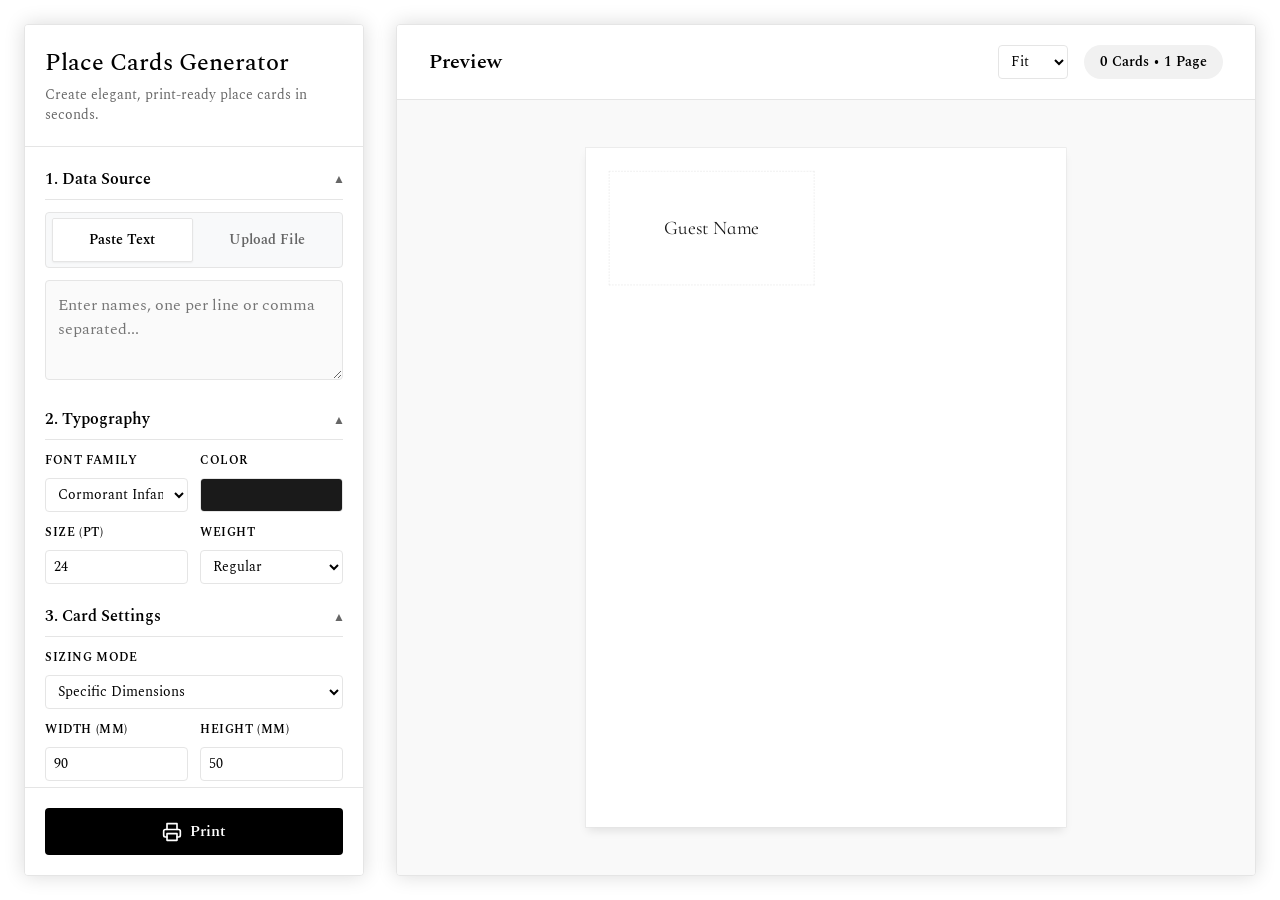
==== index.html @ 041e3cea "init" ====
<!DOCTYPE html>
<html lang="en">
<head>
    <meta charset="UTF-8">
    <meta name="viewport" content="width=device-width, initial-scale=1.0">
    <title>Place Cards Generator</title>
    <!-- Google Fonts -->
    <link rel="preconnect" href="https://fonts.googleapis.com">
    <link rel="preconnect" href="https://fonts.gstatic.com" crossorigin>
    <link href="https://fonts.googleapis.com/css2?family=Caveat:wght@400..700&family=Inter:ital,wght@0,100..900;1,100..900&family=Montserrat:ital,wght@0,100..900;1,100..900&family=Playfair+Display:ital,wght@0,400..900;1,400..900&family=Roboto:ital,wght@0,100..900;1,100..900&family=Dancing+Script:wght@400..700&family=Great+Vibes&family=Spectral:ital,wght@0,200..900;1,200..900&family=Cormorant+Infant:ital,wght@0,100..900;1,100..900&family=Waterfall&display=swap" rel="stylesheet">
    <link rel="stylesheet" href="style.css">
</head>
<body>
    <div class="app-container no-print">
        <main>
            <aside class="sidebar">
                <header class="sidebar-header">
                    <h1>Place Cards Generator</h1>
                    <p>Create elegant, print-ready place cards in seconds.</p>
                </header>
                <div class="sidebar-content">
                <details class="control-group" open>
                    <summary><h2>1. Data Source</h2></summary>
                    <div class="tabs">
                        <button class="tab-btn active" data-tab="paste">Paste Text</button>
                        <button class="tab-btn" data-tab="upload">Upload File</button>
                    </div>
                    <div class="tab-content active" id="tab-paste">
                        <textarea id="names-input" placeholder="Enter names, one per line or comma separated..."></textarea>
                    </div>
                    <div class="tab-content" id="tab-upload">
                        <div class="file-upload-wrapper">
                            <input type="file" id="file-input" accept=".txt,.csv">
                            <label for="file-input" class="file-upload-label">
                                <span class="upload-icon">📁</span>
                                <span>Choose a .txt or .csv file</span>
                            </label>
                        </div>
                    </div>
                </details>

                <details class="control-group" open>
                    <summary><h2>2. Typography</h2></summary>
                    <div class="input-row">
                        <div class="input-col">
                            <label for="font-family">Font Family</label>
                            <select id="font-family">
                                <option value="'Spectral', serif">Spectral</option>
                                <option value="'Cormorant Infant', serif" selected>Cormorant Infant</option>
                                <option value="'Waterfall', cursive">Waterfall</option>
                                <option value="'Inter', sans-serif">Inter</option>
                                <option value="'Roboto', sans-serif">Roboto</option>
                                <option value="'Montserrat', sans-serif">Montserrat</option>
                                <option value="'Playfair Display', serif">Playfair Display</option>
                                <option value="'Caveat', cursive">Caveat</option>
                                <option value="'Dancing Script', cursive">Dancing Script</option>
                                <option value="'Great Vibes', cursive">Great Vibes</option>
                            </select>
                        </div>
                        <div class="input-col">
                            <label for="font-color">Color</label>
                            <div class="color-input-wrapper">
                                <input type="color" id="font-color" value="#1a1a1a">
                            </div>
                        </div>
                    </div>
                    <div class="input-row">
                        <div class="input-col">
                            <label for="font-size">Size (pt)</label>
                            <input type="number" id="font-size" value="24" min="8" max="72">
                        </div>
                        <div class="input-col">
                            <label for="font-weight">Weight</label>
                            <select id="font-weight">
                                <option value="300">Light</option>
                                <option value="400" selected>Regular</option>
                                <option value="600">Semi-Bold</option>
                                <option value="700">Bold</option>
                            </select>
                        </div>
                    </div>
                </details>

                <details class="control-group" open>
                    <summary><h2>3. Card Settings</h2></summary>
                    <div class="input-row">
                        <div class="input-col">
                            <label for="sizing-mode">Sizing Mode</label>
                            <select id="sizing-mode">
                                <option value="dimensions">Specific Dimensions</option>
                                <option value="grid">Grid (Rows/Cols)</option>
                            </select>
                        </div>
                    </div>
                    <div class="input-row" id="dimensions-inputs">
                        <div class="input-col">
                            <label for="card-width">Width (mm)</label>
                            <input type="number" id="card-width" value="90">
                        </div>
                        <div class="input-col">
                            <label for="card-height">Height (mm)</label>
                            <input type="number" id="card-height" value="50">
                        </div>
                    </div>
                    <div class="input-row" id="grid-inputs" style="display: none;">
                        <div class="input-col">
                            <label for="grid-cols">Columns</label>
                            <input type="number" id="grid-cols" value="2" min="1">
                        </div>
                        <div class="input-col">
                            <label for="grid-rows">Rows</label>
                            <input type="number" id="grid-rows" value="5" min="1">
                        </div>
                    </div>
                    <div class="input-row mt-2">
                        <div class="input-col">
                            <label for="card-padding">Inside Margin (mm)</label>
                            <input type="number" id="card-padding" value="5" min="0">
                        </div>
                    </div>
                    <div class="input-row mt-3">
                        <div class="input-col">
                            <label for="cut-guides">Cut Guides</label>
                            <select id="cut-guides">
                                <option value="none">None</option>
                                <option value="dashed-light" selected>Light Dashed</option>
                                <option value="dashed">Dashed</option>
                                <option value="solid">Solid</option>
                            </select>
                        </div>
                    </div>
                </details>

                <details class="control-group" open>
                    <summary><h2>4. Page Layout</h2></summary>
                    <div class="input-row">
                        <div class="input-col">
                            <label for="page-size">Page Size</label>
                            <select id="page-size">
                                <option value="A4">A4 (210 x 297 mm)</option>
                                <option value="Letter">US Letter (8.5 x 11 in)</option>
                            </select>
                        </div>
                    </div>
                    <div class="input-row mt-3">
                        <div class="input-col">
                            <label for="margin-size">Margin (mm)</label>
                            <input type="number" id="margin-size" value="10" min="0" max="50">
                        </div>
                    </div>
                    <div class="input-row mt-3">
                        <div class="input-col">
                            <label class="checkbox-label">
                                <input type="checkbox" id="show-margins">
                                <span class="checkbox-custom"></span>
                                Show margins in preview
                            </label>
                        </div>
                    </div>
                </details>
                </div>
                <div class="sidebar-footer">
                    <button class="primary-btn" id="print-btn">
                        <svg xmlns="http://www.w3.org/2000/svg" width="20" height="20" viewBox="0 0 24 24" fill="none" stroke="currentColor" stroke-width="2" stroke-linecap="round" stroke-linejoin="round" style="margin-right: 8px; vertical-align: middle;"><polyline points="6 9 6 2 18 2 18 9"></polyline><path d="M6 18H4a2 2 0 0 1-2-2v-5a2 2 0 0 1 2-2h16a2 2 0 0 1 2 2v5a2 2 0 0 1-2 2h-2"></path><rect x="6" y="14" width="12" height="8"></rect></svg>
                        Print
                    </button>
                </div>
            </aside>

            <section class="preview-area">
                <div class="preview-header">
                    <h2>Preview</h2>
                    <div class="preview-actions" style="display: flex; align-items: center; gap: 1rem;">
                        <select id="preview-zoom" style="width: auto; padding: 0.25rem 0.5rem; font-size: 0.85rem; border: 1px solid var(--border-color); border-radius: var(--radius); outline: none;">
                            <option value="fit" selected>Fit</option>
                            <option value="0.5">50%</option>
                            <option value="0.75">75%</option>
                            <option value="1">100%</option>
                        </select>
                        <span class="preview-stats" id="preview-stats">0 Cards • 0 Pages</span>
                    </div>
                </div>
                <div class="preview-container" id="preview-container">
                    <!-- Preview pages will be rendered here -->
                </div>
            </section>
        </main>
    </div>

    <!-- Print-only container -->
    <div id="print-container" class="print-only"></div>

    <script src="script.js"></script>
</body>
</html>
---- style.css ----
/* Base and Reset */
:root {
    --primary: #000000;
    --primary-hover: #555555;
    --bg-color: #ffffff;
    --surface: #ffffff;
    --text-main: #000000;
    --text-muted: #666666;
    --border-color: #e5e5e5;
    --radius: 4px;
    --shadow-sm: 0 1px 2px 0 rgba(0, 0, 0, 0.05);
    --shadow: 0 4px 6px -1px rgba(0, 0, 0, 0.05), 0 2px 4px -2px rgba(0, 0, 0, 0.05);
    --shadow-lg: 0px 0px 20px rgba(0, 0, 0, 0.15); /* emfoto shadow */
}

* {
    box-sizing: border-box;
    margin: 0;
    padding: 0;
}

body {
    font-family: 'Spectral', serif;
    background-color: var(--bg-color);
    color: var(--text-main);
    line-height: 1.5;
}

a {
    text-decoration: none;
    color: var(--text-main);
    font-family: 'Spectral', serif;
}

a:hover {
    color: var(--text-muted);
}

/* App Layout */
.app-container {
    max-width: 100%;
    padding: 1.5rem;
    display: flex;
    flex-direction: column;
    height: 100vh;
}

.sidebar-header {
    text-align: left;
    border-bottom: 1px solid var(--border-color);
    padding: 1.25rem;
    background: var(--surface);
}

.sidebar-header h1 {
    font-size: 1.5rem;
    font-weight: 500;
    color: var(--text-main);
    margin-bottom: 0.25rem;
}

.sidebar-header p {
    color: var(--text-muted);
    font-size: 0.85rem;
}

main {
    display: flex;
    gap: 2rem;
    flex: 1;
    min-height: 0;
}

/* Sidebar */
.sidebar {
    width: 340px;
    background: var(--surface);
    border-radius: var(--radius);
    box-shadow: var(--shadow-lg);
    display: flex;
    flex-direction: column;
    border: 1px solid var(--border-color);
    overflow: hidden;
    flex-shrink: 0;
}

.sidebar-content {
    flex: 1;
    overflow-y: auto;
    padding: 1.25rem;
    display: flex;
    flex-direction: column;
    gap: 1.25rem;
}

.sidebar-footer {
    padding: 1.25rem;
    border-top: 1px solid var(--border-color);
    background: var(--surface);
}

details.control-group summary {
    list-style: none;
    cursor: pointer;
}
details.control-group summary::-webkit-details-marker {
    display: none;
}
.control-group h2 {
    font-size: 1rem;
    font-weight: 600;
    margin-bottom: 0.75rem;
    color: var(--text-main);
    display: flex;
    align-items: center;
    justify-content: space-between;
    gap: 0.5rem;
    border-bottom: 1px solid var(--border-color);
    padding-bottom: 0.5rem;
}
.control-group h2::after {
    content: '▼';
    font-size: 0.7em;
    transition: transform 0.2s;
    color: var(--text-muted);
}
details.control-group[open] summary h2::after {
    transform: rotate(180deg);
}

/* Tabs */
.tabs {
    display: flex;
    gap: 0.25rem;
    margin-bottom: 0.75rem;
    background: #f8f9fa;
    padding: 0.35rem;
    border-radius: var(--radius);
    border: 1px solid var(--border-color);
}

.tab-btn {
    flex: 1;
    padding: 0.6rem;
    border: none;
    background: transparent;
    border-radius: calc(var(--radius) - 2px);
    cursor: pointer;
    font-weight: 600;
    font-size: 0.9rem;
    color: var(--text-muted);
    font-family: inherit;
    transition: all 0.2s ease;
}

.tab-btn:hover {
    color: var(--text-main);
}

.tab-btn.active {
    background: var(--surface);
    color: var(--primary);
    box-shadow: var(--shadow-sm);
    border: 1px solid var(--border-color);
}

.tab-content {
    display: none;
    animation: fadeIn 0.3s ease;
}

.tab-content.active {
    display: block;
}

@keyframes fadeIn {
    from { opacity: 0; }
    to { opacity: 1; }
}

/* Inputs */
textarea {
    width: 100%;
    height: 100px;
    padding: 0.75rem;
    border: 1px solid var(--border-color);
    border-radius: var(--radius);
    resize: vertical;
    font-family: 'Spectral', serif;
    font-size: 1rem;
    outline: none;
    transition: all 0.2s;
    background: #fafafa;
}

textarea:focus {
    border-color: var(--primary);
    background: #fff;
    box-shadow: 0 0 5px rgba(0, 0, 0, 0.1);
}

.input-row {
    display: flex;
    gap: 0.75rem;
    margin-bottom: 0.75rem;
}

.input-row:last-child {
    margin-bottom: 0;
}

.input-col {
    flex: 1;
    display: flex;
    flex-direction: column;
    gap: 0.5rem;
}

label {
    font-size: 0.75rem;
    font-weight: 600;
    color: var(--text-main);
    letter-spacing: 0.05em;
    text-transform: uppercase;
}

select, input[type="number"] {
    width: 100%;
    padding: 0 0.5rem;
    height: 34px;
    border: 1px solid var(--border-color);
    border-radius: var(--radius);
    font-family: inherit;
    font-size: 0.85rem;
    outline: none;
    background: #fff;
    transition: all 0.2s;
    color: var(--text-main);
}

select:focus, input[type="number"]:focus {
    border-color: var(--primary);
    box-shadow: 0 0 5px rgba(0, 0, 0, 0.1);
}

.color-input-wrapper {
    position: relative;
    width: 100%;
    height: 34px;
    border: 1px solid var(--border-color);
    border-radius: var(--radius);
    overflow: hidden;
}

input[type="color"] {
    position: absolute;
    top: -10px;
    left: -10px;
    width: calc(100% + 20px);
    height: calc(100% + 20px);
    cursor: pointer;
    border: none;
    padding: 0;
}

/* Checkbox */
.checkbox-label {
    display: flex;
    align-items: center;
    gap: 0.75rem;
    cursor: pointer;
    font-size: 0.85rem;
    color: var(--text-main);
    text-transform: none;
    font-weight: 400;
    letter-spacing: normal;
}

.checkbox-label input {
    display: none;
}

.checkbox-custom {
    width: 20px;
    height: 20px;
    border: 1px solid var(--border-color);
    border-radius: 3px;
    position: relative;
    transition: all 0.2s;
    background: #fff;
}

.checkbox-label input:checked ~ .checkbox-custom {
    background-color: var(--primary);
    border-color: var(--primary);
}

.checkbox-custom::after {
    content: '';
    position: absolute;
    top: 2px;
    left: 6px;
    width: 4px;
    height: 10px;
    border: solid white;
    border-width: 0 2px 2px 0;
    transform: rotate(45deg);
    opacity: 0;
    transition: opacity 0.2s;
}

.checkbox-label input:checked ~ .checkbox-custom::after {
    opacity: 1;
}

/* File Upload */
.file-upload-wrapper {
    position: relative;
    width: 100%;
    height: 100px;
    border: 1px dashed var(--border-color);
    border-radius: var(--radius);
    display: flex;
    align-items: center;
    justify-content: center;
    transition: all 0.3s ease;
    background: #fafafa;
}

.file-upload-wrapper:hover {
    border-color: var(--text-muted);
    background: #f1f1f1;
}

.file-upload-wrapper input[type="file"] {
    position: absolute;
    width: 100%;
    height: 100%;
    opacity: 0;
    cursor: pointer;
}

.file-upload-label {
    display: flex;
    flex-direction: column;
    align-items: center;
    gap: 0.75rem;
    pointer-events: none;
}

.upload-icon {
    font-size: 1.5rem;
    color: var(--text-muted);
}

.file-upload-label span:last-child {
    font-weight: 500;
    color: var(--text-main);
    text-decoration: underline;
}

/* Button */
.primary-btn {
    width: 100%;
    padding: 0.75rem;
    background: var(--primary);
    color: white;
    border: none;
    border-radius: var(--radius);
    font-family: 'Spectral', serif;
    font-weight: 600;
    font-size: 0.95rem;
    cursor: pointer;
    transition: all 0.2s;
    display: flex;
    align-items: center;
    justify-content: center;
}

.primary-btn:hover {
    background: var(--primary-hover);
}

.primary-btn:active {
    transform: translateY(1px);
}

.mt-3 { margin-top: 0.75rem; }
.mt-4 { margin-top: 1rem; }

/* Preview Area */
.preview-area {
    flex: 1;
    display: flex;
    flex-direction: column;
    background: var(--surface);
    border-radius: var(--radius);
    padding: 0;
    box-shadow: var(--shadow-lg);
    overflow: hidden;
    border: 1px solid var(--border-color);
}

.preview-header {
    padding: 1.25rem 2rem;
    display: flex;
    justify-content: space-between;
    align-items: center;
    border-bottom: 1px solid var(--border-color);
    background: #fff;
}

.preview-header h2 {
    font-size: 1.25rem;
    font-weight: 600;
}

.preview-stats {
    font-size: 0.85rem;
    font-weight: 600;
    color: var(--text-main);
    background: #f1f1f1;
    padding: 0.4rem 1rem;
    border-radius: 99px;
}

.preview-container {
    flex: 1;
    overflow: auto;
    background: #f9f9f9;
    padding: 3rem;
    display: flex;
    flex-direction: column;
    align-items: center;
    gap: 3rem;
}

/* Simulated Page */
.sim-page {
    background: white;
    box-shadow: 0 10px 15px -3px rgba(0, 0, 0, 0.1);
    position: relative;
    display: flex;
    flex-wrap: wrap;
    align-content: flex-start;
    padding: 10mm; /* Printer margins */
    outline: 1px solid #e5e5e5;
    border: none;
    flex-shrink: 0;
}

.sim-card {
    display: flex;
    align-items: center;
    justify-content: center;
    text-align: center;
    overflow: hidden;
    box-sizing: border-box;
    position: relative;
    background-color: transparent;
}

.sim-card.guide-none { border: none; }
.sim-card.guide-dashed-light { border: 1px dashed #e5e5e5; }
.sim-card.guide-dashed { border: 1px dashed #bbbbbb; }
.sim-card.guide-solid { border: 1px solid #999999; }

.sim-card span {
    line-height: 1.2;
    word-break: break-word;
    max-width: 100%;
    max-height: 100%;
    overflow: hidden;
}

/* Print Only Section */
.print-only {
    display: none;
}

/* Print Styles */
@media print {
    body {
        background: none;
    }

    body * {
        visibility: hidden;
    }

    .no-print {
        display: none !important;
    }

    .print-only, .print-only * {
        visibility: visible;
    }

    .print-only {
        display: block;
        position: absolute;
        left: 0;
        top: 0;
        width: 100%;
        background: white;
    }

    .print-page {
        position: relative;
        overflow: hidden;
        page-break-after: always;
        display: flex;
        flex-wrap: wrap;
        align-content: flex-start;
        padding: 10mm;
    }

    .print-page:last-child {
        page-break-after: auto;
    }

    .print-card {
        display: flex;
        align-items: center;
        justify-content: center;
        text-align: center;
        overflow: hidden;
        box-sizing: border-box;
    }

    .print-card.guide-none { border: none; }
    .print-card.guide-dashed-light { border: 0.5px dashed #e5e5e5; }
    .print-card.guide-dashed { border: 0.5px dashed #aaaaaa; }
    .print-card.guide-solid { border: 0.5px solid #666666; }

    .print-card span {
        line-height: 1.2;
        max-width: 100%;
        max-height: 100%;
        overflow: hidden;
    }
}
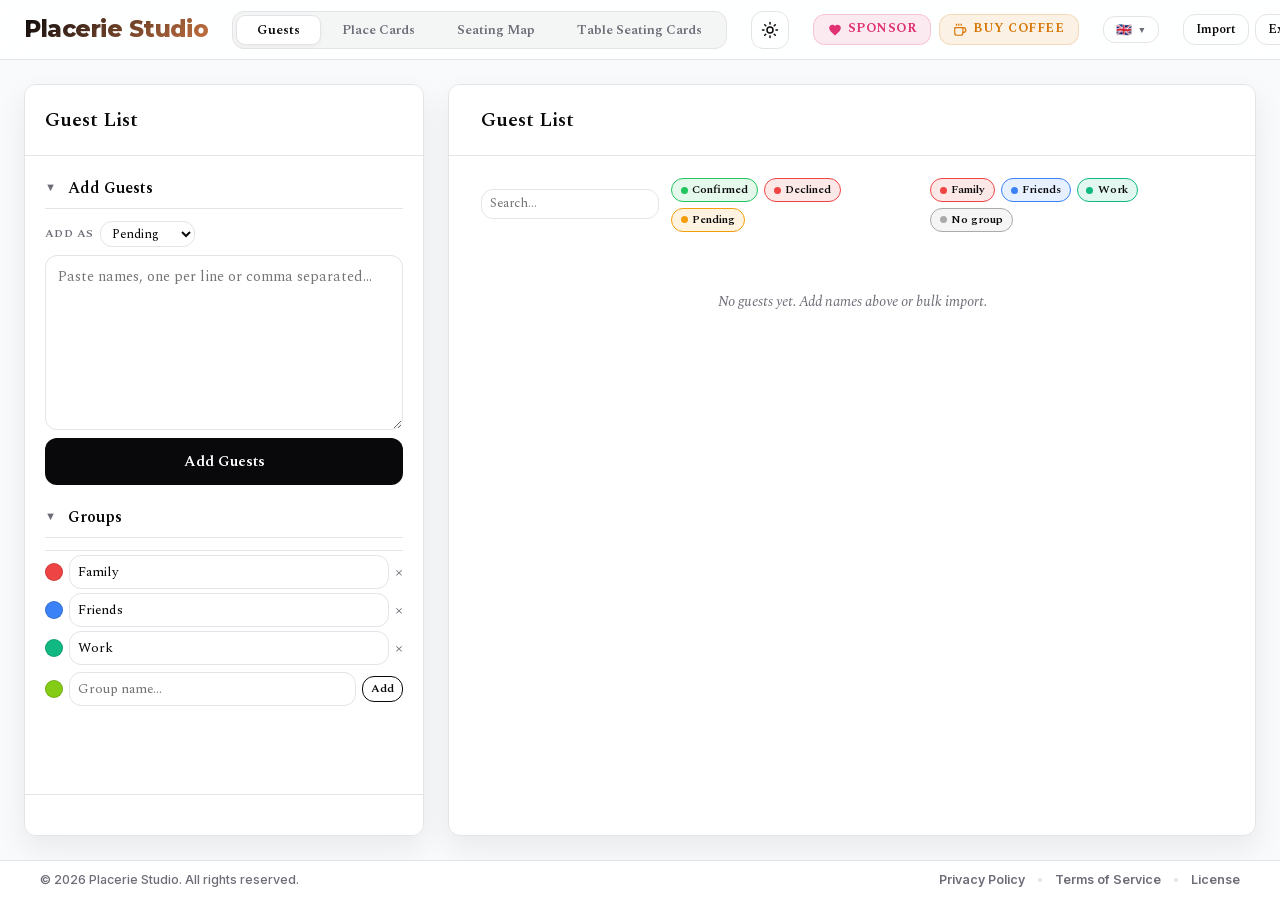
==== commit 0ba97716: "//init" ====
--- a/index.html
+++ b/index.html
@@ -3,193 +3,728 @@
 <head>
     <meta charset="UTF-8">
     <meta name="viewport" content="width=device-width, initial-scale=1.0">
-    <title>Place Cards Generator</title>
-    <!-- Google Fonts -->
-    <link rel="preconnect" href="https://fonts.googleapis.com">
-    <link rel="preconnect" href="https://fonts.gstatic.com" crossorigin>
-    <link href="https://fonts.googleapis.com/css2?family=Caveat:wght@400..700&family=Inter:ital,wght@0,100..900;1,100..900&family=Montserrat:ital,wght@0,100..900;1,100..900&family=Playfair+Display:ital,wght@0,400..900;1,400..900&family=Roboto:ital,wght@0,100..900;1,100..900&family=Dancing+Script:wght@400..700&family=Great+Vibes&family=Spectral:ital,wght@0,200..900;1,200..900&family=Cormorant+Infant:ital,wght@0,100..900;1,100..900&family=Waterfall&display=swap" rel="stylesheet">
+    <title>Placerie Studio — Seating Planner & Place Card Atelier</title>
+    <meta name="description" content="Premium, zero-dependency spatial seating planner, guest list manager, and custom typography place card design atelier.">
+    <meta name="keywords" content="wedding planner, placerie studio, guest list, seating map, place cards, wedding seating chart, event coordinator, print place cards, elegant hosting, drag and drop seating, design atelier">
+    <meta name="robots" content="index, follow">
+    <link rel="canonical" href="https://placerie.kiwiprojekt.pl/">
+    <link rel="manifest" href="site.webmanifest">
+    
+    <!-- Multilingual Hreflang alternates -->
+    <link rel="alternate" hreflang="en" href="https://placerie.kiwiprojekt.pl/">
+    <link rel="alternate" hreflang="pl" href="https://placerie.kiwiprojekt.pl/?lang=pl">
+    <link rel="alternate" hreflang="x-default" href="https://placerie.kiwiprojekt.pl/">
+
+    <!-- Open Graph tags for Social Media -->
+    <meta property="og:title" content="Placerie Studio — Seating Planner & Place Card Atelier">
+    <meta property="og:description" content="Premium, zero-dependency spatial seating planner, guest list manager, and custom typography place card design atelier.">
+    <meta property="og:type" content="website">
+    <meta property="og:url" content="https://placerie.kiwiprojekt.pl/">
+    <meta property="og:image" content="https://placerie.kiwiprojekt.pl/og-image.png">
+    
+    <!-- Twitter Cards -->
+    <meta name="twitter:card" content="summary_large_image">
+    <meta name="twitter:title" content="Placerie Studio — Seating Planner & Place Card Atelier">
+    <meta name="twitter:description" content="Premium, zero-dependency spatial seating planner, guest list manager, and custom typography place card design atelier.">
+    
+    <!-- Structured Data JSON-LD -->
+    <script type="application/ld+json">
+    {
+      "@context": "https://schema.org",
+      "@type": "WebApplication",
+      "name": "Placerie Studio",
+      "url": "https://placerie.kiwiprojekt.pl/",
+      "description": "Premium, zero-dependency spatial seating planner, guest list manager, and custom typography place card design atelier.",
+      "applicationCategory": "UtilityApplication",
+      "operatingSystem": "All",
+      "browserRequirements": "Requires JavaScript. Requires HTML5 Canvas.",
+      "offers": {
+        "@type": "Offer",
+        "price": "0",
+        "priceCurrency": "USD"
+      },
+      "author": {
+        "@type": "Person",
+        "name": "Michal"
+      }
+    }
+    </script>
+    <script type="application/ld+json">
+    {
+      "@context": "https://schema.org",
+      "@type": "WebSite",
+      "name": "Placerie Studio",
+      "url": "https://placerie.kiwiprojekt.pl/"
+    }
+    </script>
+
+    <link rel="stylesheet" href="fonts.css">
     <link rel="stylesheet" href="style.css">
+    <link rel="stylesheet" href="guest-manager.css">
+    <link rel="stylesheet" href="place-cards.css">
+    <link rel="stylesheet" href="seating-map.css">
+    <link rel="stylesheet" href="seating-sheets.css">
 </head>
 <body>
-    <div class="app-container no-print">
-        <main>
-            <aside class="sidebar">
-                <header class="sidebar-header">
-                    <h1>Place Cards Generator</h1>
-                    <p>Create elegant, print-ready place cards in seconds.</p>
-                </header>
-                <div class="sidebar-content">
-                <details class="control-group" open>
-                    <summary><h2>1. Data Source</h2></summary>
-                    <div class="tabs">
-                        <button class="tab-btn active" data-tab="paste">Paste Text</button>
-                        <button class="tab-btn" data-tab="upload">Upload File</button>
-                    </div>
-                    <div class="tab-content active" id="tab-paste">
-                        <textarea id="names-input" placeholder="Enter names, one per line or comma separated..."></textarea>
-                    </div>
-                    <div class="tab-content" id="tab-upload">
-                        <div class="file-upload-wrapper">
-                            <input type="file" id="file-input" accept=".txt,.csv">
-                            <label for="file-input" class="file-upload-label">
-                                <span class="upload-icon">📁</span>
-                                <span>Choose a .txt or .csv file</span>
-                            </label>
+    <!-- Visually hidden H1 for SEO outline compliance -->
+    <h1 class="sr-only">Placerie Studio — Seating Planner & Custom Place Cards Printing Atelier</h1>
+
+    <!-- ── Top Nav ──────────────────────────────────────────────────────── -->
+    <nav class="app-nav no-print">
+        <div class="app-nav-brand">Placerie Studio</div>
+        <div class="app-nav-tabs">
+            <button class="nav-tab" data-view="guests"      data-i18n="nav-guests">Guests</button>
+            <button class="nav-tab" data-view="place-cards" data-i18n="nav-place-cards">Place Cards</button>
+            <button class="nav-tab" data-view="seating-map" data-i18n="nav-seating-map">Seating Map</button>
+            <button class="nav-tab" data-view="seating-sheets" data-i18n="nav-seating-sheets">Table Seating Cards</button>
+        </div>
+        
+        <!-- Dark Mode Toggle -->
+        <button class="theme-toggle-btn" id="theme-toggle-btn" title="Toggle Theme" data-i18n-title="btn-theme-toggle" aria-label="Toggle theme">
+            <!-- Sun Icon (visible in light mode) -->
+            <svg class="sun-icon" xmlns="http://www.w3.org/2000/svg" width="18" height="18" viewBox="0 0 24 24" fill="none" stroke="currentColor" stroke-width="2" stroke-linecap="round" stroke-linejoin="round">
+                <circle cx="12" cy="12" r="4"></circle>
+                <path d="M12 2v2M12 20v2M4.93 4.93l1.41 1.41M17.66 17.66l1.41 1.41M2 12h2M20 12h2M6.34 17.66l-1.41 1.41M19.07 4.93l-1.41 1.41"></path>
+            </svg>
+            <!-- Moon Icon (visible in dark mode) -->
+            <svg class="moon-icon" xmlns="http://www.w3.org/2000/svg" width="18" height="18" viewBox="0 0 24 24" fill="none" stroke="currentColor" stroke-width="2" stroke-linecap="round" stroke-linejoin="round" style="display:none">
+                <path d="M12 3a6 6 0 0 0 9 9 9 9 0 1 1-9-9Z"></path>
+            </svg>
+        </button>
+
+        <!-- Sponsor & Buy Coffee Links -->
+        <div class="support-links">
+            <a href="https://github.com/sponsors/kiwiprojekt" target="_blank" rel="noopener noreferrer" class="support-btn sponsor-btn" title="Sponsor on GitHub" data-i18n-title="btn-sponsor-title">
+                <svg xmlns="http://www.w3.org/2000/svg" width="14" height="14" viewBox="0 0 24 24" fill="currentColor" stroke="none">
+                    <path d="M12 21.35l-1.45-1.32C5.4 15.36 2 12.28 2 8.5 2 5.42 4.42 3 7.5 3c1.74 0 3.41.81 4.5 2.09C13.09 3.81 14.76 3 16.5 3 19.58 3 22 5.42 22 8.5c0 3.78-3.4 6.86-8.55 11.54L12 21.35z"></path>
+                </svg>
+                <span class="support-text" data-i18n="btn-sponsor">Sponsor</span>
+            </a>
+            <a href="https://buycoffee.to/kiwiprojekt" target="_blank" rel="noopener noreferrer" class="support-btn coffee-btn" title="Buy me a coffee" data-i18n-title="btn-coffee-title">
+                <svg xmlns="http://www.w3.org/2000/svg" width="14" height="14" viewBox="0 0 24 24" fill="none" stroke="currentColor" stroke-width="2" stroke-linecap="round" stroke-linejoin="round">
+                    <path d="M17 8h1a4 4 0 1 1 0 8h-1"></path>
+                    <path d="M3 8h14v9a4 4 0 0 1-4 4H7a4 4 0 0 1-4-4Z"></path>
+                    <line x1="6" y1="2" x2="6" y2="4"></line>
+                    <line x1="10" y1="2" x2="10" y2="4"></line>
+                    <line x1="14" y1="2" x2="14" y2="4"></line>
+                </svg>
+                <span class="support-text" data-i18n="btn-coffee">Buy Coffee</span>
+            </a>
+        </div>
+
+        <div class="lang-dropdown" id="lang-dropdown">
+            <button class="lang-dropdown-btn" id="lang-dropdown-btn" aria-haspopup="true" aria-expanded="false">🇬🇧</button>
+            <div class="lang-dropdown-menu" id="lang-dropdown-menu">
+                <button class="lang-option active" data-lang="en"><span>🇬🇧</span> English</button>
+                <button class="lang-option" data-lang="pl"><span>🇵🇱</span> Polski</button>
+            </div>
+        </div>
+        <div class="nav-actions">
+            <button class="nav-action-btn" id="global-import-btn" data-i18n="btn-import">Import</button>
+            <button class="nav-action-btn" id="global-export-btn" data-i18n="btn-export">Export</button>
+            <button class="nav-action-btn danger-btn" id="global-clear-btn" data-i18n="btn-clear">Clear</button>
+            <input type="file" id="global-import-file" accept=".json" style="display:none">
+        </div>
+    </nav>
+
+    <!-- ── Views ───────────────────────────────────────────────────────── -->
+    <div class="app-views no-print">
+
+        <!-- Guest Manager -->
+        <div id="view-guests" class="app-view"></div>
+
+        <!-- Place Cards -->
+        <div id="view-place-cards" class="app-view">
+            <main>
+                <aside class="sidebar">
+                    <div class="sidebar-header" data-i18n="nav-place-cards">Place Cards</div>
+                    <div class="sidebar-content">
+
+                        <details class="control-group" open>
+                            <summary><h2 data-i18n="section-rsvp-filter">Guest Filter</h2></summary>
+                            <div class="rsvp-filter-row" id="pc-rsvp-filter"></div>
+                            <div class="rsvp-count-badge" id="pc-rsvp-count"></div>
+                        </details>
+
+                        <details class="control-group" open>
+                            <summary><h2 data-i18n="section-typography">Typography</h2></summary>
+                            <div class="input-row">
+                                <div class="input-col">
+                                    <label for="pc-font-family" data-i18n="label-font-family">Font Family</label>
+                                    <select id="pc-font-family" data-state="fontFamily">
+                                        <option value="'Spectral', serif" style="font-family:'Spectral',serif">Spectral</option>
+                                        <option value="'Cormorant Infant', serif" style="font-family:'Cormorant Infant',serif" selected>Cormorant Infant</option>
+                                        <option value="'Waterfall', cursive" style="font-family:'Waterfall',cursive">Waterfall</option>
+                                        <option value="'Inter', sans-serif" style="font-family:'Inter',sans-serif">Inter</option>
+                                        <option value="'Roboto', sans-serif" style="font-family:'Roboto',sans-serif">Roboto</option>
+                                        <option value="'Montserrat', sans-serif" style="font-family:'Montserrat',sans-serif">Montserrat</option>
+                                        <option value="'Playfair Display', serif" style="font-family:'Playfair Display',serif">Playfair Display</option>
+                                        <option value="'Caveat', cursive" style="font-family:'Caveat',cursive">Caveat</option>
+                                        <option value="'Dancing Script', cursive" style="font-family:'Dancing Script',cursive">Dancing Script</option>
+                                        <option value="'Great Vibes', cursive" style="font-family:'Great Vibes',cursive">Great Vibes</option>
+                                    </select>
+                                </div>
+                            </div>
+                            <div class="input-row">
+                                <div class="input-col">
+                                    <label for="pc-font-size" data-i18n="label-size">Size (pt)</label>
+                                    <input type="number" id="pc-font-size" data-state="fontSize" value="24" min="8" max="72">
+                                </div>
+                                <div class="input-col" id="pc-weight-col">
+                                    <label><span id="pc-weight-label" data-i18n="label-weight">Weight</span></label>
+                                    <div id="pc-weight-control-wrapper"></div>
+                                </div>
+                            </div>
+                            <div class="input-row">
+                                <div class="input-col">
+                                    <label data-i18n="label-style">Style</label>
+                                    <div class="style-toggle">
+                                        <button class="style-btn active" data-value="normal" id="pc-style-regular" style="font-family:'Spectral',serif;font-size:1.2rem" title="Regular" data-i18n-title="style-regular">T</button>
+                                        <button class="style-btn" data-value="italic" id="pc-style-italic" style="font-family:'Spectral',serif;font-style:italic;font-size:1.2rem" title="Italic" data-i18n-title="style-italic">I</button>
+                                    </div>
+                                </div>
+                                <div class="input-col">
+                                    <label for="pc-font-color" data-i18n="label-color">Color</label>
+                                    <div class="color-input-wrapper">
+                                        <input type="color" id="pc-font-color" data-state="fontColor" value="#1a1a1a">
+                                    </div>
+                                </div>
+                            </div>
+                        </details>
+
+                        <details class="control-group" open>
+                            <summary><h2 data-i18n="section-decoration">Graphics</h2></summary>
+                            <div class="input-row">
+                                <div class="input-col">
+                                    <label data-i18n="label-image-upload">Image under name</label>
+                                    <div class="image-upload-controls">
+                                        <input type="file" id="pc-image-upload" accept="image/*" style="display:none">
+                                        <button type="button" class="secondary-btn" id="pc-image-upload-btn">
+                                            <span data-i18n="label-image-upload">Upload File</span>
+                                        </button>
+                                        <button type="button" class="secondary-btn danger-btn" id="pc-image-remove-btn" data-i18n="btn-remove-image" disabled>Remove</button>
+                                    </div>
+                                    <input type="hidden" id="pc-image-data" data-state="imageData">
+                                    <input type="hidden" id="pc-image-filename" data-state="imageFileName">
+                                </div>
+                            </div>
+                            <div class="input-row mt-2">
+                                <div class="input-col">
+                                    <label for="pc-image-size" data-i18n="label-image-size">Image Height (mm)</label>
+                                    <input type="number" id="pc-image-size" data-state="imageSize" value="15" min="1" max="100">
+                                </div>
+                                <div class="input-col">
+                                    <label for="pc-image-spacing" data-i18n="label-image-spacing">Spacing (mm)</label>
+                                    <input type="number" id="pc-image-spacing" data-state="imageSpacing" value="2" min="0" max="50">
+                                </div>
+                            </div>
+                        </details>
+
+                        <details class="control-group" open>
+                            <summary><h2 data-i18n="section-card">Card Settings</h2></summary>
+                            <div class="input-row">
+                                <div class="input-col">
+                                    <label for="pc-sizing-mode" data-i18n="label-sizing-mode">Sizing Mode</label>
+                                    <select id="pc-sizing-mode" data-state="sizingMode">
+                                        <option value="dimensions" data-i18n="opt-dimensions">Specific Dimensions</option>
+                                        <option value="grid" data-i18n="opt-grid">Grid (Rows/Cols)</option>
+                                    </select>
+                                </div>
+                            </div>
+                            <div class="input-row" id="pc-dimensions-inputs">
+                                <div class="input-col">
+                                    <label for="pc-card-width" data-i18n="label-width">Width (mm)</label>
+                                    <input type="number" id="pc-card-width" data-state="cardWidth" value="90">
+                                </div>
+                                <div class="input-col">
+                                    <label for="pc-card-height" data-i18n="label-height">Height (mm)</label>
+                                    <input type="number" id="pc-card-height" data-state="cardHeight" value="50">
+                                </div>
+                            </div>
+                            <div class="input-row" id="pc-grid-inputs" style="display:none">
+                                <div class="input-col">
+                                    <label for="pc-grid-cols" data-i18n="label-cols">Columns</label>
+                                    <input type="number" id="pc-grid-cols" data-state="gridCols" value="2" min="1">
+                                </div>
+                                <div class="input-col">
+                                    <label for="pc-grid-rows" data-i18n="label-rows">Rows</label>
+                                    <input type="number" id="pc-grid-rows" data-state="gridRows" value="5" min="1">
+                                </div>
+                            </div>
+                            <div class="input-row mt-2">
+                                <div class="input-col">
+                                    <label for="pc-card-padding" data-i18n="label-padding">Inside Margin (mm)</label>
+                                    <input type="number" id="pc-card-padding" data-state="cardPadding" value="5" min="0">
+                                </div>
+                                <div class="input-col">
+                                    <label for="pc-vertical-offset"><span data-i18n="label-vertical-offset">Vertical Offset</span>: <span id="pc-vertical-offset-val">0</span>mm</label>
+                                    <div class="weight-slider-wrapper">
+                                        <input type="range" id="pc-vertical-offset" data-state="verticalOffset" value="0" min="-20" max="20" step="1">
+                                    </div>
+                                </div>
+                            </div>
+                        </details>
+
+                        <details class="control-group" open>
+                            <summary><h2 data-i18n="section-page">Page Layout</h2></summary>
+                            <div class="input-row">
+                                <div class="input-col">
+                                    <label for="pc-page-size" data-i18n="label-page-size">Page Size</label>
+                                    <select id="pc-page-size" data-state="pageSize">
+                                        <option value="A4">A4 (210 × 297 mm)</option>
+                                        <option value="Letter">US Letter (8.5 × 11 in)</option>
+                                    </select>
+                                </div>
+                            </div>
+                            <div class="input-row mt-3">
+                                <div class="input-col">
+                                    <label for="pc-margin-size" data-i18n="label-margin">Margin (mm)</label>
+                                    <input type="number" id="pc-margin-size" data-state="marginSize" value="10" min="0" max="50">
+                                </div>
+                                <div class="input-col">
+                                    <label for="pc-margin-visibility" data-i18n="label-margin-visibility">Margin Line</label>
+                                    <select id="pc-margin-visibility" data-state="marginVisibility">
+                                        <option value="none" data-i18n="opt-none" selected>None</option>
+                                        <option value="preview" data-i18n="opt-preview">Preview Only</option>
+                                        <option value="preview_print" data-i18n="opt-preview-print">Preview &amp; Print</option>
+                                    </select>
+                                </div>
+                            </div>
+                            <div class="input-row mt-3">
+                                <div class="input-col">
+                                    <label for="pc-cut-guides" data-i18n="label-cut-guides">Cut Guides Style</label>
+                                    <select id="pc-cut-guides" data-state="cutGuides">
+                                        <option value="none" data-i18n="opt-none">None</option>
+                                        <option value="dashed-light" data-i18n="opt-dashed-light" selected>Light Dashed</option>
+                                        <option value="dashed" data-i18n="opt-dashed">Dashed</option>
+                                        <option value="solid" data-i18n="opt-solid">Solid</option>
+                                    </select>
+                                </div>
+                                <div class="input-col">
+                                    <label for="pc-cut-mode" data-i18n="label-cut-mode">Cut Mode</label>
+                                    <select id="pc-cut-mode" data-state="cutMode">
+                                        <option value="full" data-i18n="opt-full">Full Page</option>
+                                        <option value="external" data-i18n="opt-external">External Only</option>
+                                    </select>
+                                </div>
+                            </div>
+                        </details>
+
+                    </div>
+                    <div class="sidebar-footer">
+                        <button class="primary-btn" id="pc-print-btn">
+                            <svg xmlns="http://www.w3.org/2000/svg" width="20" height="20" viewBox="0 0 24 24" fill="none" stroke="currentColor" stroke-width="2" stroke-linecap="round" stroke-linejoin="round" style="margin-right:8px;vertical-align:middle">
+                                <polyline points="6 9 6 2 18 2 18 9"></polyline>
+                                <path d="M6 18H4a2 2 0 0 1-2-2v-5a2 2 0 0 1 2-2h16a2 2 0 0 1 2 2v5a2 2 0 0 1-2 2h-2"></path>
+                                <rect x="6" y="14" width="12" height="8"></rect>
+                            </svg>
+                            <span data-i18n="btn-print">Print</span>
+                        </button>
+                    </div>
+                </aside>
+
+                <section class="preview-area">
+                    <div class="preview-header">
+                        <h2 data-i18n="heading-preview">Preview</h2>
+                        <div style="display:flex;align-items:center;gap:1rem">
+                            <select id="pc-preview-zoom" data-state="previewZoom" style="width:auto;padding:0.25rem 0.5rem;font-size:0.85rem;border:1px solid var(--border-color);border-radius:var(--radius);outline:none">
+                                <option value="fit" data-i18n="opt-fit" selected>Fit</option>
+                                <option value="0.5">50%</option>
+                                <option value="0.75">75%</option>
+                                <option value="1">100%</option>
+                            </select>
+                            <span class="preview-stats" id="pc-preview-stats">0 Cards · 0 Pages</span>
                         </div>
                     </div>
-                </details>
-
-                <details class="control-group" open>
-                    <summary><h2>2. Typography</h2></summary>
-                    <div class="input-row">
-                        <div class="input-col">
-                            <label for="font-family">Font Family</label>
-                            <select id="font-family">
-                                <option value="'Spectral', serif">Spectral</option>
-                                <option value="'Cormorant Infant', serif" selected>Cormorant Infant</option>
-                                <option value="'Waterfall', cursive">Waterfall</option>
-                                <option value="'Inter', sans-serif">Inter</option>
-                                <option value="'Roboto', sans-serif">Roboto</option>
-                                <option value="'Montserrat', sans-serif">Montserrat</option>
-                                <option value="'Playfair Display', serif">Playfair Display</option>
-                                <option value="'Caveat', cursive">Caveat</option>
-                                <option value="'Dancing Script', cursive">Dancing Script</option>
-                                <option value="'Great Vibes', cursive">Great Vibes</option>
+                    <div class="preview-container" id="pc-preview-container"></div>
+                </section>
+            </main>
+        </div>
+
+        <!-- Seating Map -->
+        <div id="view-seating-map" class="app-view">
+            <main>
+                <aside class="sidebar">
+                    <div class="sidebar-header" data-i18n="nav-seating-map">Seating Map</div>
+                    <div class="sidebar-content">
+
+                        <details class="control-group" open>
+                            <summary><h2 data-i18n="section-tables">Tables</h2></summary>
+                            <button class="primary-btn" id="sm-add-table-btn" data-i18n="btn-add-table">Add Table</button>
+                            <div id="sm-tables-list" class="tables-sidebar-list mt-3"></div>
+                        </details>
+
+                    </div>
+                </aside>
+
+                <section class="preview-area" id="sm-map-view">
+                    <div class="preview-header sm-preview-header">
+                        <h2 data-i18n="heading-map">Room Map</h2>
+                        <div class="tabs sm-view-toggle" role="tablist">
+                            <button class="tab-btn active" data-view="map" data-i18n="view-map" role="tab">Map</button>
+                            <button class="tab-btn" data-view="list" data-i18n="view-list" role="tab">List</button>
+                        </div>
+                        <span class="preview-stats sm-stats-right" id="sm-map-stats"></span>
+                    </div>
+                    <div class="room-canvas-wrapper">
+                        <div class="room-canvas" id="sm-room-canvas"></div>
+                    </div>
+                </section>
+
+                <section class="preview-area" id="sm-list-view" style="display:none">
+                    <div class="preview-header sm-preview-header">
+                        <h2 data-i18n="heading-list">Seating List</h2>
+                        <div class="tabs sm-view-toggle" role="tablist">
+                            <button class="tab-btn active" data-view="map" data-i18n="view-map" role="tab">Map</button>
+                            <button class="tab-btn" data-view="list" data-i18n="view-list" role="tab">List</button>
+                        </div>
+                        <span class="preview-stats sm-stats-right" id="sm-list-stats"></span>
+                    </div>
+                    <div class="list-view-container" id="sm-list-view-container"></div>
+                </section>
+            </main>
+        </div>
+
+        <!-- Seating Sheets -->
+        <div id="view-seating-sheets" class="app-view">
+            <main>
+                <aside class="sidebar">
+                    <div class="sidebar-header" data-i18n="nav-seating-sheets">Table Seating Cards</div>
+                    <div class="sidebar-content">
+
+                        <details class="control-group" open>
+                            <summary><h2 data-i18n="section-rsvp-filter">Guest Filter</h2></summary>
+                            <div class="rsvp-filter-row" id="ss-rsvp-filter"></div>
+                            <div class="rsvp-count-badge" id="ss-rsvp-count"></div>
+                        </details>
+
+                        <details class="control-group" open>
+                            <summary><h2 data-i18n="section-typography-table">Table Title Typography</h2></summary>
+                            <div class="input-row">
+                                <div class="input-col">
+                                    <label for="ss-table-font-family" data-i18n="label-font-family">Font Family</label>
+                                    <select id="ss-table-font-family" data-state="tableFontFamily">
+                                        <option value="'Spectral', serif" style="font-family:'Spectral',serif">Spectral</option>
+                                        <option value="'Cormorant Infant', serif" style="font-family:'Cormorant Infant',serif" selected>Cormorant Infant</option>
+                                        <option value="'Waterfall', cursive" style="font-family:'Waterfall',cursive">Waterfall</option>
+                                        <option value="'Inter', sans-serif" style="font-family:'Inter',sans-serif">Inter</option>
+                                        <option value="'Roboto', sans-serif" style="font-family:'Roboto',sans-serif">Roboto</option>
+                                        <option value="'Montserrat', sans-serif" style="font-family:'Montserrat',sans-serif">Montserrat</option>
+                                        <option value="'Playfair Display', serif" style="font-family:'Playfair Display',serif">Playfair Display</option>
+                                        <option value="'Caveat', cursive" style="font-family:'Caveat',cursive">Caveat</option>
+                                        <option value="'Dancing Script', cursive" style="font-family:'Dancing Script',cursive">Dancing Script</option>
+                                        <option value="'Great Vibes', cursive" style="font-family:'Great Vibes',cursive">Great Vibes</option>
+                                    </select>
+                                </div>
+                            </div>
+                            <div class="input-row">
+                                <div class="input-col">
+                                    <label for="ss-table-font-size" data-i18n="label-size">Size (pt)</label>
+                                    <input type="number" id="ss-table-font-size" data-state="tableFontSize" value="20" min="8" max="72">
+                                </div>
+                                <div class="input-col" id="ss-table-weight-col">
+                                    <label><span id="ss-table-weight-label" data-i18n="label-weight">Weight</span></label>
+                                    <div id="ss-table-weight-control-wrapper"></div>
+                                </div>
+                            </div>
+                            <div class="input-row">
+                                <div class="input-col">
+                                    <label data-i18n="label-style">Style</label>
+                                    <div class="style-toggle">
+                                        <button class="style-btn active" data-value="normal" id="ss-table-style-regular" style="font-family:'Spectral',serif;font-size:1.2rem" title="Regular" data-i18n-title="style-regular">T</button>
+                                        <button class="style-btn" data-value="italic" id="ss-table-style-italic" style="font-family:'Spectral',serif;font-style:italic;font-size:1.2rem" title="Italic" data-i18n-title="style-italic">I</button>
+                                    </div>
+                                </div>
+                                <div class="input-col">
+                                    <label for="ss-table-font-color" data-i18n="label-color">Color</label>
+                                    <div class="color-input-wrapper">
+                                        <input type="color" id="ss-table-font-color" data-state="tableFontColor" value="#1a1a1a">
+                                    </div>
+                                </div>
+                            </div>
+                            <div class="input-row mt-2">
+                                <div class="input-col">
+                                    <label for="ss-table-spacing-top"><span data-i18n="label-table-header-spacing-top">Top Spacing</span>: <span id="ss-table-spacing-top-val">0</span>mm</label>
+                                    <div class="weight-slider-wrapper">
+                                        <input type="range" id="ss-table-spacing-top" data-state="tableHeaderSpacingTop" value="0" min="0" max="30" step="1">
+                                    </div>
+                                </div>
+                                <div class="input-col">
+                                    <label for="ss-table-spacing-bottom"><span data-i18n="label-table-header-spacing-bottom">Bottom Spacing</span>: <span id="ss-table-spacing-bottom-val">2</span>mm</label>
+                                    <div class="weight-slider-wrapper">
+                                        <input type="range" id="ss-table-spacing-bottom" data-state="tableHeaderSpacingBottom" value="2" min="0" max="30" step="1">
+                                    </div>
+                                </div>
+                            </div>
+                        </details>
+
+                        <details class="control-group" open>
+                            <summary><h2 data-i18n="section-typography-guest">Guest List Typography</h2></summary>
+                            <div class="input-row">
+                                <div class="input-col">
+                                    <label for="ss-guest-font-family" data-i18n="label-font-family">Font Family</label>
+                                    <select id="ss-guest-font-family" data-state="guestFontFamily">
+                                        <option value="'Spectral', serif" style="font-family:'Spectral',serif" selected>Spectral</option>
+                                        <option value="'Cormorant Infant', serif" style="font-family:'Cormorant Infant',serif">Cormorant Infant</option>
+                                        <option value="'Waterfall', cursive" style="font-family:'Waterfall',cursive">Waterfall</option>
+                                        <option value="'Inter', sans-serif" style="font-family:'Inter',sans-serif">Inter</option>
+                                        <option value="'Roboto', sans-serif" style="font-family:'Roboto',sans-serif">Roboto</option>
+                                        <option value="'Montserrat', sans-serif" style="font-family:'Montserrat',sans-serif">Montserrat</option>
+                                        <option value="'Playfair Display', serif" style="font-family:'Playfair Display',serif">Playfair Display</option>
+                                        <option value="'Caveat', cursive" style="font-family:'Caveat',cursive">Caveat</option>
+                                        <option value="'Dancing Script', cursive" style="font-family:'Dancing Script',cursive">Dancing Script</option>
+                                        <option value="'Great Vibes', cursive" style="font-family:'Great Vibes',cursive">Great Vibes</option>
+                                    </select>
+                                </div>
+                            </div>
+                            <div class="input-row">
+                                <div class="input-col">
+                                    <label for="ss-guest-font-size" data-i18n="label-size">Size (pt)</label>
+                                    <input type="number" id="ss-guest-font-size" data-state="guestFontSize" value="12" min="6" max="36">
+                                </div>
+                                <div class="input-col" id="ss-guest-weight-col">
+                                    <label><span id="ss-guest-weight-label" data-i18n="label-weight">Weight</span></label>
+                                    <div id="ss-guest-weight-control-wrapper"></div>
+                                </div>
+                            </div>
+                            <div class="input-row">
+                                <div class="input-col">
+                                    <label data-i18n="label-style">Style</label>
+                                    <div class="style-toggle">
+                                        <button class="style-btn active" data-value="normal" id="ss-guest-style-regular" style="font-family:'Spectral',serif;font-size:1.2rem" title="Regular" data-i18n-title="style-regular">T</button>
+                                        <button class="style-btn" data-value="italic" id="ss-guest-style-italic" style="font-family:'Spectral',serif;font-style:italic;font-size:1.2rem" title="Italic" data-i18n-title="style-italic">I</button>
+                                    </div>
+                                </div>
+                                <div class="input-col">
+                                    <label for="ss-guest-font-color" data-i18n="label-color">Color</label>
+                                    <div class="color-input-wrapper">
+                                        <input type="color" id="ss-guest-font-color" data-state="guestFontColor" value="#333333">
+                                    </div>
+                                </div>
+                            </div>
+                        </details>
+
+                        <details class="control-group" open>
+                            <summary><h2 data-i18n="section-decoration-top">Top Image (Header)</h2></summary>
+                            <div class="input-row">
+                                <div class="input-col">
+                                    <label data-i18n="label-image-upload-top">Upload Header</label>
+                                    <div class="image-upload-controls">
+                                        <input type="file" id="ss-image-upload-top" accept="image/*" style="display:none">
+                                        <button type="button" class="secondary-btn" id="ss-image-upload-top-btn">
+                                            <span data-i18n="label-image-upload-top">Upload Header</span>
+                                        </button>
+                                        <button type="button" class="secondary-btn danger-btn" id="ss-image-remove-top-btn" data-i18n="btn-remove-image" disabled>Remove</button>
+                                    </div>
+                                    <input type="hidden" id="ss-image-data-top" data-state="imageDataTop">
+                                    <input type="hidden" id="ss-image-filename-top" data-state="imageFileNameTop">
+                                </div>
+                            </div>
+                            <div class="input-row mt-2">
+                                <div class="input-col">
+                                    <label for="ss-image-size-top" data-i18n="label-image-size">Height (mm)</label>
+                                    <input type="number" id="ss-image-size-top" data-state="imageSizeTop" value="20" min="1" max="150">
+                                </div>
+                                <div class="input-col">
+                                    <label for="ss-image-spacing-top" data-i18n="label-image-spacing">Spacing (mm)</label>
+                                    <input type="number" id="ss-image-spacing-top" data-state="imageSpacingTop" value="5" min="0" max="50">
+                                </div>
+                            </div>
+                        </details>
+
+                        <details class="control-group" open>
+                            <summary><h2 data-i18n="section-decoration-bottom">Bottom Image (Footer)</h2></summary>
+                            <div class="input-row">
+                                <div class="input-col">
+                                    <label data-i18n="label-image-upload-bottom">Upload Footer</label>
+                                    <div class="image-upload-controls">
+                                        <input type="file" id="ss-image-upload-bottom" accept="image/*" style="display:none">
+                                        <button type="button" class="secondary-btn" id="ss-image-upload-bottom-btn">
+                                            <span data-i18n="label-image-upload-bottom">Upload Footer</span>
+                                        </button>
+                                        <button type="button" class="secondary-btn danger-btn" id="ss-image-remove-bottom-btn" data-i18n="btn-remove-image" disabled>Remove</button>
+                                    </div>
+                                    <input type="hidden" id="ss-image-data-bottom" data-state="imageDataBottom">
+                                    <input type="hidden" id="ss-image-filename-bottom" data-state="imageFileNameBottom">
+                                </div>
+                            </div>
+                            <div class="input-row mt-2">
+                                <div class="input-col">
+                                    <label for="ss-image-size-bottom" data-i18n="label-image-size">Height (mm)</label>
+                                    <input type="number" id="ss-image-size-bottom" data-state="imageSizeBottom" value="20" min="1" max="150">
+                                </div>
+                                <div class="input-col">
+                                    <label for="ss-image-spacing-bottom" data-i18n="label-image-spacing">Spacing (mm)</label>
+                                    <input type="number" id="ss-image-spacing-bottom" data-state="imageSpacingBottom" value="5" min="0" max="50">
+                                </div>
+                            </div>
+                        </details>
+
+                        <details class="control-group" open>
+                            <summary><h2 data-i18n="section-card">Layout Settings</h2></summary>
+                            <div class="input-row">
+                                <div class="input-col">
+                                    <label for="ss-sizing-mode" data-i18n="label-sizing-mode">Sizing Mode</label>
+                                    <select id="ss-sizing-mode" data-state="sizingMode">
+                                        <option value="dimensions" data-i18n="opt-dimensions">Specific Dimensions</option>
+                                        <option value="grid" data-i18n="opt-grid" selected>Grid (Rows/Cols)</option>
+                                    </select>
+                                </div>
+                            </div>
+                            <div class="input-row" id="ss-dimensions-inputs" style="display:none">
+                                <div class="input-col">
+                                    <label for="ss-card-width" data-i18n="label-width">Width (mm)</label>
+                                    <input type="number" id="ss-card-width" data-state="cardWidth" value="80">
+                                </div>
+                                <div class="input-col">
+                                    <label for="ss-card-height" data-i18n="label-height">Height (mm)</label>
+                                    <input type="number" id="ss-card-height" data-state="cardHeight" value="100">
+                                </div>
+                            </div>
+                            <div class="input-row" id="ss-grid-inputs">
+                                <div class="input-col">
+                                    <label for="ss-grid-cols" data-i18n="label-cols">Columns</label>
+                                    <input type="number" id="ss-grid-cols" data-state="gridCols" value="3" min="1">
+                                </div>
+                                <div class="input-col">
+                                    <label for="ss-grid-rows" data-i18n="label-rows">Rows</label>
+                                    <input type="number" id="ss-grid-rows" data-state="gridRows" value="2" min="1">
+                                </div>
+                            </div>
+                            <div class="input-row mt-2">
+                                <div class="input-col">
+                                    <label for="ss-card-padding" data-i18n="label-padding">Inside Margin (mm)</label>
+                                    <input type="number" id="ss-card-padding" data-state="cardPadding" value="5" min="0">
+                                </div>
+                                <div class="input-col">
+                                    <label for="ss-vertical-offset"><span>Vertical Offset</span>: <span id="ss-vertical-offset-val">0</span>mm</label>
+                                    <div class="weight-slider-wrapper">
+                                        <input type="range" id="ss-vertical-offset" data-state="verticalOffset" value="0" min="-50" max="50" step="1">
+                                    </div>
+                                </div>
+                            </div>
+                        </details>
+
+                        <details class="control-group" open>
+                            <summary><h2 data-i18n="section-page">Page Layout</h2></summary>
+                            <div class="input-row">
+                                <div class="input-col">
+                                    <label for="ss-page-size" data-i18n="label-page-size">Page Size</label>
+                                    <select id="ss-page-size" data-state="pageSize">
+                                        <option value="A4">A4 (210 × 297 mm)</option>
+                                        <option value="Letter">US Letter (8.5 × 11 in)</option>
+                                    </select>
+                                </div>
+                                <div class="input-col">
+                                    <label for="ss-page-orientation">Orientation</label>
+                                    <select id="ss-page-orientation" data-state="pageOrientation">
+                                        <option value="portrait" selected>Portrait</option>
+                                        <option value="landscape">Landscape</option>
+                                    </select>
+                                </div>
+                            </div>
+                            <div class="input-row mt-3">
+                                <div class="input-col">
+                                    <label for="ss-margin-size" data-i18n="label-margin">Margin (mm)</label>
+                                    <input type="number" id="ss-margin-size" data-state="marginSize" value="15" min="0" max="100">
+                                </div>
+                                <div class="input-col">
+                                    <label for="ss-margin-visibility" data-i18n="label-margin-visibility">Margin Line</label>
+                                    <select id="ss-margin-visibility" data-state="marginVisibility">
+                                        <option value="none" data-i18n="opt-none" selected>None</option>
+                                        <option value="preview" data-i18n="opt-preview">Preview Only</option>
+                                        <option value="preview_print" data-i18n="opt-preview-print">Preview &amp; Print</option>
+                                    </select>
+                                </div>
+                            </div>
+                            <div class="input-row mt-3">
+                                <div class="input-col">
+                                    <label for="ss-cut-guides" data-i18n="label-cut-guides">Cut Guides Style</label>
+                                    <select id="ss-cut-guides" data-state="cutGuides">
+                                        <option value="none" data-i18n="opt-none">None</option>
+                                        <option value="dashed-light" data-i18n="opt-dashed-light" selected>Light Dashed</option>
+                                        <option value="dashed" data-i18n="opt-dashed">Dashed</option>
+                                        <option value="solid" data-i18n="opt-solid">Solid</option>
+                                    </select>
+                                </div>
+                                <div class="input-col">
+                                    <label for="ss-cut-mode" data-i18n="label-cut-mode">Cut Mode</label>
+                                    <select id="ss-cut-mode" data-state="cutMode">
+                                        <option value="full" data-i18n="opt-full">Full Page</option>
+                                        <option value="external" data-i18n="opt-external" selected>External Only</option>
+                                    </select>
+                                </div>
+                            </div>
+                        </details>
+
+                    </div>
+                    <div class="sidebar-footer">
+                        <button class="primary-btn" id="ss-print-btn">
+                            <svg xmlns="http://www.w3.org/2000/svg" width="20" height="20" viewBox="0 0 24 24" fill="none" stroke="currentColor" stroke-width="2" stroke-linecap="round" stroke-linejoin="round" style="margin-right:8px;vertical-align:middle">
+                                <polyline points="6 9 6 2 18 2 18 9"></polyline>
+                                <path d="M6 18H4a2 2 0 0 1-2-2v-5a2 2 0 0 1 2-2h16a2 2 0 0 1 2 2v5a2 2 0 0 1-2 2h-2"></path>
+                                <rect x="6" y="14" width="12" height="8"></rect>
+                            </svg>
+                            <span data-i18n="btn-print">Print</span>
+                        </button>
+                    </div>
+                </aside>
+
+                <section class="preview-area">
+                    <div class="preview-header">
+                        <h2 data-i18n="heading-preview">Preview</h2>
+                        <div style="display:flex;align-items:center;gap:1rem">
+                            <select id="ss-preview-zoom" data-state="previewZoom" style="width:auto;padding:0.25rem 0.5rem;font-size:0.85rem;border:1px solid var(--border-color);border-radius:var(--radius);outline:none">
+                                <option value="fit" data-i18n="opt-fit" selected>Fit</option>
+                                <option value="0.5">50%</option>
+                                <option value="0.75">75%</option>
+                                <option value="1">100%</option>
                             </select>
+                            <span class="preview-stats" id="ss-preview-stats">0 Tables · 0 Pages</span>
                         </div>
-                        <div class="input-col">
-                            <label for="font-color">Color</label>
-                            <div class="color-input-wrapper">
-                                <input type="color" id="font-color" value="#1a1a1a">
-                            </div>
-                        </div>
-                    </div>
-                    <div class="input-row">
-                        <div class="input-col">
-                            <label for="font-size">Size (pt)</label>
-                            <input type="number" id="font-size" value="24" min="8" max="72">
-                        </div>
-                        <div class="input-col">
-                            <label for="font-weight">Weight</label>
-                            <select id="font-weight">
-                                <option value="300">Light</option>
-                                <option value="400" selected>Regular</option>
-                                <option value="600">Semi-Bold</option>
-                                <option value="700">Bold</option>
-                            </select>
-                        </div>
-                    </div>
-                </details>
-
-                <details class="control-group" open>
-                    <summary><h2>3. Card Settings</h2></summary>
-                    <div class="input-row">
-                        <div class="input-col">
-                            <label for="sizing-mode">Sizing Mode</label>
-                            <select id="sizing-mode">
-                                <option value="dimensions">Specific Dimensions</option>
-                                <option value="grid">Grid (Rows/Cols)</option>
-                            </select>
-                        </div>
-                    </div>
-                    <div class="input-row" id="dimensions-inputs">
-                        <div class="input-col">
-                            <label for="card-width">Width (mm)</label>
-                            <input type="number" id="card-width" value="90">
-                        </div>
-                        <div class="input-col">
-                            <label for="card-height">Height (mm)</label>
-                            <input type="number" id="card-height" value="50">
-                        </div>
-                    </div>
-                    <div class="input-row" id="grid-inputs" style="display: none;">
-                        <div class="input-col">
-                            <label for="grid-cols">Columns</label>
-                            <input type="number" id="grid-cols" value="2" min="1">
-                        </div>
-                        <div class="input-col">
-                            <label for="grid-rows">Rows</label>
-                            <input type="number" id="grid-rows" value="5" min="1">
-                        </div>
-                    </div>
-                    <div class="input-row mt-2">
-                        <div class="input-col">
-                            <label for="card-padding">Inside Margin (mm)</label>
-                            <input type="number" id="card-padding" value="5" min="0">
-                        </div>
-                    </div>
-                    <div class="input-row mt-3">
-                        <div class="input-col">
-                            <label for="cut-guides">Cut Guides</label>
-                            <select id="cut-guides">
-                                <option value="none">None</option>
-                                <option value="dashed-light" selected>Light Dashed</option>
-                                <option value="dashed">Dashed</option>
-                                <option value="solid">Solid</option>
-                            </select>
-                        </div>
-                    </div>
-                </details>
-
-                <details class="control-group" open>
-                    <summary><h2>4. Page Layout</h2></summary>
-                    <div class="input-row">
-                        <div class="input-col">
-                            <label for="page-size">Page Size</label>
-                            <select id="page-size">
-                                <option value="A4">A4 (210 x 297 mm)</option>
-                                <option value="Letter">US Letter (8.5 x 11 in)</option>
-                            </select>
-                        </div>
-                    </div>
-                    <div class="input-row mt-3">
-                        <div class="input-col">
-                            <label for="margin-size">Margin (mm)</label>
-                            <input type="number" id="margin-size" value="10" min="0" max="50">
-                        </div>
-                    </div>
-                    <div class="input-row mt-3">
-                        <div class="input-col">
-                            <label class="checkbox-label">
-                                <input type="checkbox" id="show-margins">
-                                <span class="checkbox-custom"></span>
-                                Show margins in preview
-                            </label>
-                        </div>
-                    </div>
-                </details>
-                </div>
-                <div class="sidebar-footer">
-                    <button class="primary-btn" id="print-btn">
-                        <svg xmlns="http://www.w3.org/2000/svg" width="20" height="20" viewBox="0 0 24 24" fill="none" stroke="currentColor" stroke-width="2" stroke-linecap="round" stroke-linejoin="round" style="margin-right: 8px; vertical-align: middle;"><polyline points="6 9 6 2 18 2 18 9"></polyline><path d="M6 18H4a2 2 0 0 1-2-2v-5a2 2 0 0 1 2-2h16a2 2 0 0 1 2 2v5a2 2 0 0 1-2 2h-2"></path><rect x="6" y="14" width="12" height="8"></rect></svg>
-                        Print
-                    </button>
-                </div>
-            </aside>
-
-            <section class="preview-area">
-                <div class="preview-header">
-                    <h2>Preview</h2>
-                    <div class="preview-actions" style="display: flex; align-items: center; gap: 1rem;">
-                        <select id="preview-zoom" style="width: auto; padding: 0.25rem 0.5rem; font-size: 0.85rem; border: 1px solid var(--border-color); border-radius: var(--radius); outline: none;">
-                            <option value="fit" selected>Fit</option>
-                            <option value="0.5">50%</option>
-                            <option value="0.75">75%</option>
-                            <option value="1">100%</option>
-                        </select>
-                        <span class="preview-stats" id="preview-stats">0 Cards • 0 Pages</span>
-                    </div>
-                </div>
-                <div class="preview-container" id="preview-container">
-                    <!-- Preview pages will be rendered here -->
-                </div>
-            </section>
-        </main>
+                    </div>
+                    <div class="preview-container" id="ss-preview-container"></div>
+                </section>
+            </main>
+        </div>
+
+    </div><!-- .app-views -->
+
+    <!-- Premium Legal Footer -->
+    <footer class="app-footer no-print">
+        <div class="app-footer-content">
+            <span data-i18n="footer-copyright">© 2026 Placerie Studio. All rights reserved.</span>
+            <div class="app-footer-links">
+                <a href="privacy.html" target="_blank" rel="noopener noreferrer" data-i18n="footer-privacy">Privacy Policy</a>
+                <span class="footer-separator">•</span>
+                <a href="terms.html" target="_blank" rel="noopener noreferrer" data-i18n="footer-terms">Terms of Service</a>
+                <span class="footer-separator">•</span>
+                <a href="LICENSE" target="_blank" rel="noopener noreferrer" data-i18n="footer-license">License</a>
+            </div>
+        </div>
+    </footer>
+
+    <!-- Print containers (active one toggled by CSS based on data-active-print) -->
+    <div id="pc-print-container" class="print-only" data-active-print="0"></div>
+    <div id="sm-print-map"       class="print-only print-map-container"  data-active-print="0"></div>
+    <div id="sm-print-list"      class="print-only print-list-container" data-active-print="0"></div>
+    <div id="ss-print-container" class="print-only" data-active-print="0"></div>
+
+    <!-- Toast Notification Container -->
+    <div id="toast-container" class="toast-container no-print"></div>
+
+    <!-- Custom Confirmation Modal Overlay -->
+    <div id="confirm-modal-overlay" class="confirm-modal-overlay no-print" style="display:none">
+        <div class="confirm-modal">
+            <h3 id="confirm-modal-title">Confirm Action</h3>
+            <p id="confirm-modal-text">Are you sure you want to proceed?</p>
+            <div class="confirm-modal-actions">
+                <button id="confirm-modal-cancel-btn" class="secondary-btn">Cancel</button>
+                <button id="confirm-modal-confirm-btn" class="primary-btn danger-btn">Confirm</button>
+            </div>
+        </div>
     </div>
 
-    <!-- Print-only container -->
-    <div id="print-container" class="print-only"></div>
-
-    <script src="script.js"></script>
+    <script type="module" src="app.js"></script>
 </body>
 </html>
--- a/fonts.css
+++ b/fonts.css
@@ -0,0 +1,652 @@
+/* latin-ext */
+@font-face {
+  font-family: 'Caveat';
+  font-style: normal;
+  font-weight: 400 700;
+  font-display: swap;
+  src: url(fonts/caveat-regular-400-700-latin-ext.woff2) format('woff2');
+  unicode-range: U+0100-02BA, U+02BD-02C5, U+02C7-02CC, U+02CE-02D7, U+02DD-02FF, U+0304, U+0308, U+0329, U+1D00-1DBF, U+1E00-1E9F, U+1EF2-1EFF, U+2020, U+20A0-20AB, U+20AD-20C0, U+2113, U+2C60-2C7F, U+A720-A7FF;
+}
+/* latin */
+@font-face {
+  font-family: 'Caveat';
+  font-style: normal;
+  font-weight: 400 700;
+  font-display: swap;
+  src: url(fonts/caveat-regular-400-700-latin.woff2) format('woff2');
+  unicode-range: U+0000-00FF, U+0131, U+0152-0153, U+02BB-02BC, U+02C6, U+02DA, U+02DC, U+0304, U+0308, U+0329, U+2000-206F, U+20AC, U+2122, U+2191, U+2193, U+2212, U+2215, U+FEFF, U+FFFD;
+}
+/* latin-ext */
+@font-face {
+  font-family: 'Cormorant Infant';
+  font-style: italic;
+  font-weight: 300;
+  font-display: swap;
+  src: url(fonts/cormorant-infant-italic-300to700-latin-ext.woff2) format('woff2');
+  unicode-range: U+0100-02BA, U+02BD-02C5, U+02C7-02CC, U+02CE-02D7, U+02DD-02FF, U+0304, U+0308, U+0329, U+1D00-1DBF, U+1E00-1E9F, U+1EF2-1EFF, U+2020, U+20A0-20AB, U+20AD-20C0, U+2113, U+2C60-2C7F, U+A720-A7FF;
+}
+/* latin */
+@font-face {
+  font-family: 'Cormorant Infant';
+  font-style: italic;
+  font-weight: 300;
+  font-display: swap;
+  src: url(fonts/cormorant-infant-italic-300to700-latin.woff2) format('woff2');
+  unicode-range: U+0000-00FF, U+0131, U+0152-0153, U+02BB-02BC, U+02C6, U+02DA, U+02DC, U+0304, U+0308, U+0329, U+2000-206F, U+20AC, U+2122, U+2191, U+2193, U+2212, U+2215, U+FEFF, U+FFFD;
+}
+/* latin-ext */
+@font-face {
+  font-family: 'Cormorant Infant';
+  font-style: italic;
+  font-weight: 400;
+  font-display: swap;
+  src: url(fonts/cormorant-infant-italic-300to700-latin-ext.woff2) format('woff2');
+  unicode-range: U+0100-02BA, U+02BD-02C5, U+02C7-02CC, U+02CE-02D7, U+02DD-02FF, U+0304, U+0308, U+0329, U+1D00-1DBF, U+1E00-1E9F, U+1EF2-1EFF, U+2020, U+20A0-20AB, U+20AD-20C0, U+2113, U+2C60-2C7F, U+A720-A7FF;
+}
+/* latin */
+@font-face {
+  font-family: 'Cormorant Infant';
+  font-style: italic;
+  font-weight: 400;
+  font-display: swap;
+  src: url(fonts/cormorant-infant-italic-300to700-latin.woff2) format('woff2');
+  unicode-range: U+0000-00FF, U+0131, U+0152-0153, U+02BB-02BC, U+02C6, U+02DA, U+02DC, U+0304, U+0308, U+0329, U+2000-206F, U+20AC, U+2122, U+2191, U+2193, U+2212, U+2215, U+FEFF, U+FFFD;
+}
+/* latin-ext */
+@font-face {
+  font-family: 'Cormorant Infant';
+  font-style: italic;
+  font-weight: 500;
+  font-display: swap;
+  src: url(fonts/cormorant-infant-italic-300to700-latin-ext.woff2) format('woff2');
+  unicode-range: U+0100-02BA, U+02BD-02C5, U+02C7-02CC, U+02CE-02D7, U+02DD-02FF, U+0304, U+0308, U+0329, U+1D00-1DBF, U+1E00-1E9F, U+1EF2-1EFF, U+2020, U+20A0-20AB, U+20AD-20C0, U+2113, U+2C60-2C7F, U+A720-A7FF;
+}
+/* latin */
+@font-face {
+  font-family: 'Cormorant Infant';
+  font-style: italic;
+  font-weight: 500;
+  font-display: swap;
+  src: url(fonts/cormorant-infant-italic-300to700-latin.woff2) format('woff2');
+  unicode-range: U+0000-00FF, U+0131, U+0152-0153, U+02BB-02BC, U+02C6, U+02DA, U+02DC, U+0304, U+0308, U+0329, U+2000-206F, U+20AC, U+2122, U+2191, U+2193, U+2212, U+2215, U+FEFF, U+FFFD;
+}
+/* latin-ext */
+@font-face {
+  font-family: 'Cormorant Infant';
+  font-style: italic;
+  font-weight: 600;
+  font-display: swap;
+  src: url(fonts/cormorant-infant-italic-300to700-latin-ext.woff2) format('woff2');
+  unicode-range: U+0100-02BA, U+02BD-02C5, U+02C7-02CC, U+02CE-02D7, U+02DD-02FF, U+0304, U+0308, U+0329, U+1D00-1DBF, U+1E00-1E9F, U+1EF2-1EFF, U+2020, U+20A0-20AB, U+20AD-20C0, U+2113, U+2C60-2C7F, U+A720-A7FF;
+}
+/* latin */
+@font-face {
+  font-family: 'Cormorant Infant';
+  font-style: italic;
+  font-weight: 600;
+  font-display: swap;
+  src: url(fonts/cormorant-infant-italic-300to700-latin.woff2) format('woff2');
+  unicode-range: U+0000-00FF, U+0131, U+0152-0153, U+02BB-02BC, U+02C6, U+02DA, U+02DC, U+0304, U+0308, U+0329, U+2000-206F, U+20AC, U+2122, U+2191, U+2193, U+2212, U+2215, U+FEFF, U+FFFD;
+}
+/* latin-ext */
+@font-face {
+  font-family: 'Cormorant Infant';
+  font-style: italic;
+  font-weight: 700;
+  font-display: swap;
+  src: url(fonts/cormorant-infant-italic-300to700-latin-ext.woff2) format('woff2');
+  unicode-range: U+0100-02BA, U+02BD-02C5, U+02C7-02CC, U+02CE-02D7, U+02DD-02FF, U+0304, U+0308, U+0329, U+1D00-1DBF, U+1E00-1E9F, U+1EF2-1EFF, U+2020, U+20A0-20AB, U+20AD-20C0, U+2113, U+2C60-2C7F, U+A720-A7FF;
+}
+/* latin */
+@font-face {
+  font-family: 'Cormorant Infant';
+  font-style: italic;
+  font-weight: 700;
+  font-display: swap;
+  src: url(fonts/cormorant-infant-italic-300to700-latin.woff2) format('woff2');
+  unicode-range: U+0000-00FF, U+0131, U+0152-0153, U+02BB-02BC, U+02C6, U+02DA, U+02DC, U+0304, U+0308, U+0329, U+2000-206F, U+20AC, U+2122, U+2191, U+2193, U+2212, U+2215, U+FEFF, U+FFFD;
+}
+/* latin-ext */
+@font-face {
+  font-family: 'Cormorant Infant';
+  font-style: normal;
+  font-weight: 300;
+  font-display: swap;
+  src: url(fonts/cormorant-infant-regular-300to700-latin-ext.woff2) format('woff2');
+  unicode-range: U+0100-02BA, U+02BD-02C5, U+02C7-02CC, U+02CE-02D7, U+02DD-02FF, U+0304, U+0308, U+0329, U+1D00-1DBF, U+1E00-1E9F, U+1EF2-1EFF, U+2020, U+20A0-20AB, U+20AD-20C0, U+2113, U+2C60-2C7F, U+A720-A7FF;
+}
+/* latin */
+@font-face {
+  font-family: 'Cormorant Infant';
+  font-style: normal;
+  font-weight: 300;
+  font-display: swap;
+  src: url(fonts/cormorant-infant-regular-300to700-latin.woff2) format('woff2');
+  unicode-range: U+0000-00FF, U+0131, U+0152-0153, U+02BB-02BC, U+02C6, U+02DA, U+02DC, U+0304, U+0308, U+0329, U+2000-206F, U+20AC, U+2122, U+2191, U+2193, U+2212, U+2215, U+FEFF, U+FFFD;
+}
+/* latin-ext */
+@font-face {
+  font-family: 'Cormorant Infant';
+  font-style: normal;
+  font-weight: 400;
+  font-display: swap;
+  src: url(fonts/cormorant-infant-regular-300to700-latin-ext.woff2) format('woff2');
+  unicode-range: U+0100-02BA, U+02BD-02C5, U+02C7-02CC, U+02CE-02D7, U+02DD-02FF, U+0304, U+0308, U+0329, U+1D00-1DBF, U+1E00-1E9F, U+1EF2-1EFF, U+2020, U+20A0-20AB, U+20AD-20C0, U+2113, U+2C60-2C7F, U+A720-A7FF;
+}
+/* latin */
+@font-face {
+  font-family: 'Cormorant Infant';
+  font-style: normal;
+  font-weight: 400;
+  font-display: swap;
+  src: url(fonts/cormorant-infant-regular-300to700-latin.woff2) format('woff2');
+  unicode-range: U+0000-00FF, U+0131, U+0152-0153, U+02BB-02BC, U+02C6, U+02DA, U+02DC, U+0304, U+0308, U+0329, U+2000-206F, U+20AC, U+2122, U+2191, U+2193, U+2212, U+2215, U+FEFF, U+FFFD;
+}
+/* latin-ext */
+@font-face {
+  font-family: 'Cormorant Infant';
+  font-style: normal;
+  font-weight: 500;
+  font-display: swap;
+  src: url(fonts/cormorant-infant-regular-300to700-latin-ext.woff2) format('woff2');
+  unicode-range: U+0100-02BA, U+02BD-02C5, U+02C7-02CC, U+02CE-02D7, U+02DD-02FF, U+0304, U+0308, U+0329, U+1D00-1DBF, U+1E00-1E9F, U+1EF2-1EFF, U+2020, U+20A0-20AB, U+20AD-20C0, U+2113, U+2C60-2C7F, U+A720-A7FF;
+}
+/* latin */
+@font-face {
+  font-family: 'Cormorant Infant';
+  font-style: normal;
+  font-weight: 500;
+  font-display: swap;
+  src: url(fonts/cormorant-infant-regular-300to700-latin.woff2) format('woff2');
+  unicode-range: U+0000-00FF, U+0131, U+0152-0153, U+02BB-02BC, U+02C6, U+02DA, U+02DC, U+0304, U+0308, U+0329, U+2000-206F, U+20AC, U+2122, U+2191, U+2193, U+2212, U+2215, U+FEFF, U+FFFD;
+}
+/* latin-ext */
+@font-face {
+  font-family: 'Cormorant Infant';
+  font-style: normal;
+  font-weight: 600;
+  font-display: swap;
+  src: url(fonts/cormorant-infant-regular-300to700-latin-ext.woff2) format('woff2');
+  unicode-range: U+0100-02BA, U+02BD-02C5, U+02C7-02CC, U+02CE-02D7, U+02DD-02FF, U+0304, U+0308, U+0329, U+1D00-1DBF, U+1E00-1E9F, U+1EF2-1EFF, U+2020, U+20A0-20AB, U+20AD-20C0, U+2113, U+2C60-2C7F, U+A720-A7FF;
+}
+/* latin */
+@font-face {
+  font-family: 'Cormorant Infant';
+  font-style: normal;
+  font-weight: 600;
+  font-display: swap;
+  src: url(fonts/cormorant-infant-regular-300to700-latin.woff2) format('woff2');
+  unicode-range: U+0000-00FF, U+0131, U+0152-0153, U+02BB-02BC, U+02C6, U+02DA, U+02DC, U+0304, U+0308, U+0329, U+2000-206F, U+20AC, U+2122, U+2191, U+2193, U+2212, U+2215, U+FEFF, U+FFFD;
+}
+/* latin-ext */
+@font-face {
+  font-family: 'Cormorant Infant';
+  font-style: normal;
+  font-weight: 700;
+  font-display: swap;
+  src: url(fonts/cormorant-infant-regular-300to700-latin-ext.woff2) format('woff2');
+  unicode-range: U+0100-02BA, U+02BD-02C5, U+02C7-02CC, U+02CE-02D7, U+02DD-02FF, U+0304, U+0308, U+0329, U+1D00-1DBF, U+1E00-1E9F, U+1EF2-1EFF, U+2020, U+20A0-20AB, U+20AD-20C0, U+2113, U+2C60-2C7F, U+A720-A7FF;
+}
+/* latin */
+@font-face {
+  font-family: 'Cormorant Infant';
+  font-style: normal;
+  font-weight: 700;
+  font-display: swap;
+  src: url(fonts/cormorant-infant-regular-300to700-latin.woff2) format('woff2');
+  unicode-range: U+0000-00FF, U+0131, U+0152-0153, U+02BB-02BC, U+02C6, U+02DA, U+02DC, U+0304, U+0308, U+0329, U+2000-206F, U+20AC, U+2122, U+2191, U+2193, U+2212, U+2215, U+FEFF, U+FFFD;
+}
+/* latin-ext */
+@font-face {
+  font-family: 'Dancing Script';
+  font-style: normal;
+  font-weight: 400 700;
+  font-display: swap;
+  src: url(fonts/dancing-script-regular-400-700-latin-ext.woff2) format('woff2');
+  unicode-range: U+0100-02BA, U+02BD-02C5, U+02C7-02CC, U+02CE-02D7, U+02DD-02FF, U+0304, U+0308, U+0329, U+1D00-1DBF, U+1E00-1E9F, U+1EF2-1EFF, U+2020, U+20A0-20AB, U+20AD-20C0, U+2113, U+2C60-2C7F, U+A720-A7FF;
+}
+/* latin */
+@font-face {
+  font-family: 'Dancing Script';
+  font-style: normal;
+  font-weight: 400 700;
+  font-display: swap;
+  src: url(fonts/dancing-script-regular-400-700-latin.woff2) format('woff2');
+  unicode-range: U+0000-00FF, U+0131, U+0152-0153, U+02BB-02BC, U+02C6, U+02DA, U+02DC, U+0304, U+0308, U+0329, U+2000-206F, U+20AC, U+2122, U+2191, U+2193, U+2212, U+2215, U+FEFF, U+FFFD;
+}
+/* latin-ext */
+@font-face {
+  font-family: 'Great Vibes';
+  font-style: normal;
+  font-weight: 400;
+  font-display: swap;
+  src: url(fonts/great-vibes-regular-400-latin-ext.woff2) format('woff2');
+  unicode-range: U+0100-02BA, U+02BD-02C5, U+02C7-02CC, U+02CE-02D7, U+02DD-02FF, U+0304, U+0308, U+0329, U+1D00-1DBF, U+1E00-1E9F, U+1EF2-1EFF, U+2020, U+20A0-20AB, U+20AD-20C0, U+2113, U+2C60-2C7F, U+A720-A7FF;
+}
+/* latin */
+@font-face {
+  font-family: 'Great Vibes';
+  font-style: normal;
+  font-weight: 400;
+  font-display: swap;
+  src: url(fonts/great-vibes-regular-400-latin.woff2) format('woff2');
+  unicode-range: U+0000-00FF, U+0131, U+0152-0153, U+02BB-02BC, U+02C6, U+02DA, U+02DC, U+0304, U+0308, U+0329, U+2000-206F, U+20AC, U+2122, U+2191, U+2193, U+2212, U+2215, U+FEFF, U+FFFD;
+}
+/* latin-ext */
+@font-face {
+  font-family: 'Inter';
+  font-style: italic;
+  font-weight: 100 900;
+  font-display: swap;
+  src: url(fonts/inter-italic-100-900-latin-ext.woff2) format('woff2');
+  unicode-range: U+0100-02BA, U+02BD-02C5, U+02C7-02CC, U+02CE-02D7, U+02DD-02FF, U+0304, U+0308, U+0329, U+1D00-1DBF, U+1E00-1E9F, U+1EF2-1EFF, U+2020, U+20A0-20AB, U+20AD-20C0, U+2113, U+2C60-2C7F, U+A720-A7FF;
+}
+/* latin */
+@font-face {
+  font-family: 'Inter';
+  font-style: italic;
+  font-weight: 100 900;
+  font-display: swap;
+  src: url(fonts/inter-italic-100-900-latin.woff2) format('woff2');
+  unicode-range: U+0000-00FF, U+0131, U+0152-0153, U+02BB-02BC, U+02C6, U+02DA, U+02DC, U+0304, U+0308, U+0329, U+2000-206F, U+20AC, U+2122, U+2191, U+2193, U+2212, U+2215, U+FEFF, U+FFFD;
+}
+/* latin-ext */
+@font-face {
+  font-family: 'Inter';
+  font-style: normal;
+  font-weight: 100 900;
+  font-display: swap;
+  src: url(fonts/inter-regular-100-900-latin-ext.woff2) format('woff2');
+  unicode-range: U+0100-02BA, U+02BD-02C5, U+02C7-02CC, U+02CE-02D7, U+02DD-02FF, U+0304, U+0308, U+0329, U+1D00-1DBF, U+1E00-1E9F, U+1EF2-1EFF, U+2020, U+20A0-20AB, U+20AD-20C0, U+2113, U+2C60-2C7F, U+A720-A7FF;
+}
+/* latin */
+@font-face {
+  font-family: 'Inter';
+  font-style: normal;
+  font-weight: 100 900;
+  font-display: swap;
+  src: url(fonts/inter-regular-100-900-latin.woff2) format('woff2');
+  unicode-range: U+0000-00FF, U+0131, U+0152-0153, U+02BB-02BC, U+02C6, U+02DA, U+02DC, U+0304, U+0308, U+0329, U+2000-206F, U+20AC, U+2122, U+2191, U+2193, U+2212, U+2215, U+FEFF, U+FFFD;
+}
+/* latin-ext */
+@font-face {
+  font-family: 'Montserrat';
+  font-style: italic;
+  font-weight: 100 900;
+  font-display: swap;
+  src: url(fonts/montserrat-italic-100-900-latin-ext.woff2) format('woff2');
+  unicode-range: U+0100-02BA, U+02BD-02C5, U+02C7-02CC, U+02CE-02D7, U+02DD-02FF, U+0304, U+0308, U+0329, U+1D00-1DBF, U+1E00-1E9F, U+1EF2-1EFF, U+2020, U+20A0-20AB, U+20AD-20C0, U+2113, U+2C60-2C7F, U+A720-A7FF;
+}
+/* latin */
+@font-face {
+  font-family: 'Montserrat';
+  font-style: italic;
+  font-weight: 100 900;
+  font-display: swap;
+  src: url(fonts/montserrat-italic-100-900-latin.woff2) format('woff2');
+  unicode-range: U+0000-00FF, U+0131, U+0152-0153, U+02BB-02BC, U+02C6, U+02DA, U+02DC, U+0304, U+0308, U+0329, U+2000-206F, U+20AC, U+2122, U+2191, U+2193, U+2212, U+2215, U+FEFF, U+FFFD;
+}
+/* latin-ext */
+@font-face {
+  font-family: 'Montserrat';
+  font-style: normal;
+  font-weight: 100 900;
+  font-display: swap;
+  src: url(fonts/montserrat-regular-100-900-latin-ext.woff2) format('woff2');
+  unicode-range: U+0100-02BA, U+02BD-02C5, U+02C7-02CC, U+02CE-02D7, U+02DD-02FF, U+0304, U+0308, U+0329, U+1D00-1DBF, U+1E00-1E9F, U+1EF2-1EFF, U+2020, U+20A0-20AB, U+20AD-20C0, U+2113, U+2C60-2C7F, U+A720-A7FF;
+}
+/* latin */
+@font-face {
+  font-family: 'Montserrat';
+  font-style: normal;
+  font-weight: 100 900;
+  font-display: swap;
+  src: url(fonts/montserrat-regular-100-900-latin.woff2) format('woff2');
+  unicode-range: U+0000-00FF, U+0131, U+0152-0153, U+02BB-02BC, U+02C6, U+02DA, U+02DC, U+0304, U+0308, U+0329, U+2000-206F, U+20AC, U+2122, U+2191, U+2193, U+2212, U+2215, U+FEFF, U+FFFD;
+}
+/* latin-ext */
+@font-face {
+  font-family: 'Playfair Display';
+  font-style: italic;
+  font-weight: 400 900;
+  font-display: swap;
+  src: url(fonts/playfair-display-italic-400-900-latin-ext.woff2) format('woff2');
+  unicode-range: U+0100-02BA, U+02BD-02C5, U+02C7-02CC, U+02CE-02D7, U+02DD-02FF, U+0304, U+0308, U+0329, U+1D00-1DBF, U+1E00-1E9F, U+1EF2-1EFF, U+2020, U+20A0-20AB, U+20AD-20C0, U+2113, U+2C60-2C7F, U+A720-A7FF;
+}
+/* latin */
+@font-face {
+  font-family: 'Playfair Display';
+  font-style: italic;
+  font-weight: 400 900;
+  font-display: swap;
+  src: url(fonts/playfair-display-italic-400-900-latin.woff2) format('woff2');
+  unicode-range: U+0000-00FF, U+0131, U+0152-0153, U+02BB-02BC, U+02C6, U+02DA, U+02DC, U+0304, U+0308, U+0329, U+2000-206F, U+20AC, U+2122, U+2191, U+2193, U+2212, U+2215, U+FEFF, U+FFFD;
+}
+/* latin-ext */
+@font-face {
+  font-family: 'Playfair Display';
+  font-style: normal;
+  font-weight: 400 900;
+  font-display: swap;
+  src: url(fonts/playfair-display-regular-400-900-latin-ext.woff2) format('woff2');
+  unicode-range: U+0100-02BA, U+02BD-02C5, U+02C7-02CC, U+02CE-02D7, U+02DD-02FF, U+0304, U+0308, U+0329, U+1D00-1DBF, U+1E00-1E9F, U+1EF2-1EFF, U+2020, U+20A0-20AB, U+20AD-20C0, U+2113, U+2C60-2C7F, U+A720-A7FF;
+}
+/* latin */
+@font-face {
+  font-family: 'Playfair Display';
+  font-style: normal;
+  font-weight: 400 900;
+  font-display: swap;
+  src: url(fonts/playfair-display-regular-400-900-latin.woff2) format('woff2');
+  unicode-range: U+0000-00FF, U+0131, U+0152-0153, U+02BB-02BC, U+02C6, U+02DA, U+02DC, U+0304, U+0308, U+0329, U+2000-206F, U+20AC, U+2122, U+2191, U+2193, U+2212, U+2215, U+FEFF, U+FFFD;
+}
+/* latin-ext */
+@font-face {
+  font-family: 'Roboto';
+  font-style: italic;
+  font-weight: 100 900;
+  font-stretch: 100%;
+  font-display: swap;
+  src: url(fonts/roboto-italic-100-900-latin-ext.woff2) format('woff2');
+  unicode-range: U+0100-02BA, U+02BD-02C5, U+02C7-02CC, U+02CE-02D7, U+02DD-02FF, U+0304, U+0308, U+0329, U+1D00-1DBF, U+1E00-1E9F, U+1EF2-1EFF, U+2020, U+20A0-20AB, U+20AD-20C0, U+2113, U+2C60-2C7F, U+A720-A7FF;
+}
+/* latin */
+@font-face {
+  font-family: 'Roboto';
+  font-style: italic;
+  font-weight: 100 900;
+  font-stretch: 100%;
+  font-display: swap;
+  src: url(fonts/roboto-italic-100-900-latin.woff2) format('woff2');
+  unicode-range: U+0000-00FF, U+0131, U+0152-0153, U+02BB-02BC, U+02C6, U+02DA, U+02DC, U+0304, U+0308, U+0329, U+2000-206F, U+20AC, U+2122, U+2191, U+2193, U+2212, U+2215, U+FEFF, U+FFFD;
+}
+/* latin-ext */
+@font-face {
+  font-family: 'Roboto';
+  font-style: normal;
+  font-weight: 100 900;
+  font-stretch: 100%;
+  font-display: swap;
+  src: url(fonts/roboto-regular-100-900-latin-ext.woff2) format('woff2');
+  unicode-range: U+0100-02BA, U+02BD-02C5, U+02C7-02CC, U+02CE-02D7, U+02DD-02FF, U+0304, U+0308, U+0329, U+1D00-1DBF, U+1E00-1E9F, U+1EF2-1EFF, U+2020, U+20A0-20AB, U+20AD-20C0, U+2113, U+2C60-2C7F, U+A720-A7FF;
+}
+/* latin */
+@font-face {
+  font-family: 'Roboto';
+  font-style: normal;
+  font-weight: 100 900;
+  font-stretch: 100%;
+  font-display: swap;
+  src: url(fonts/roboto-regular-100-900-latin.woff2) format('woff2');
+  unicode-range: U+0000-00FF, U+0131, U+0152-0153, U+02BB-02BC, U+02C6, U+02DA, U+02DC, U+0304, U+0308, U+0329, U+2000-206F, U+20AC, U+2122, U+2191, U+2193, U+2212, U+2215, U+FEFF, U+FFFD;
+}
+/* latin-ext */
+@font-face {
+  font-family: 'Spectral';
+  font-style: italic;
+  font-weight: 200;
+  font-display: swap;
+  src: url(fonts/spectral-italic-200-latin-ext.woff2) format('woff2');
+  unicode-range: U+0100-02BA, U+02BD-02C5, U+02C7-02CC, U+02CE-02D7, U+02DD-02FF, U+0304, U+0308, U+0329, U+1D00-1DBF, U+1E00-1E9F, U+1EF2-1EFF, U+2020, U+20A0-20AB, U+20AD-20C0, U+2113, U+2C60-2C7F, U+A720-A7FF;
+}
+/* latin */
+@font-face {
+  font-family: 'Spectral';
+  font-style: italic;
+  font-weight: 200;
+  font-display: swap;
+  src: url(fonts/spectral-italic-200-latin.woff2) format('woff2');
+  unicode-range: U+0000-00FF, U+0131, U+0152-0153, U+02BB-02BC, U+02C6, U+02DA, U+02DC, U+0304, U+0308, U+0329, U+2000-206F, U+20AC, U+2122, U+2191, U+2193, U+2212, U+2215, U+FEFF, U+FFFD;
+}
+/* latin-ext */
+@font-face {
+  font-family: 'Spectral';
+  font-style: italic;
+  font-weight: 300;
+  font-display: swap;
+  src: url(fonts/spectral-italic-300-latin-ext.woff2) format('woff2');
+  unicode-range: U+0100-02BA, U+02BD-02C5, U+02C7-02CC, U+02CE-02D7, U+02DD-02FF, U+0304, U+0308, U+0329, U+1D00-1DBF, U+1E00-1E9F, U+1EF2-1EFF, U+2020, U+20A0-20AB, U+20AD-20C0, U+2113, U+2C60-2C7F, U+A720-A7FF;
+}
+/* latin */
+@font-face {
+  font-family: 'Spectral';
+  font-style: italic;
+  font-weight: 300;
+  font-display: swap;
+  src: url(fonts/spectral-italic-300-latin.woff2) format('woff2');
+  unicode-range: U+0000-00FF, U+0131, U+0152-0153, U+02BB-02BC, U+02C6, U+02DA, U+02DC, U+0304, U+0308, U+0329, U+2000-206F, U+20AC, U+2122, U+2191, U+2193, U+2212, U+2215, U+FEFF, U+FFFD;
+}
+/* latin-ext */
+@font-face {
+  font-family: 'Spectral';
+  font-style: italic;
+  font-weight: 400;
+  font-display: swap;
+  src: url(fonts/spectral-italic-400-latin-ext.woff2) format('woff2');
+  unicode-range: U+0100-02BA, U+02BD-02C5, U+02C7-02CC, U+02CE-02D7, U+02DD-02FF, U+0304, U+0308, U+0329, U+1D00-1DBF, U+1E00-1E9F, U+1EF2-1EFF, U+2020, U+20A0-20AB, U+20AD-20C0, U+2113, U+2C60-2C7F, U+A720-A7FF;
+}
+/* latin */
+@font-face {
+  font-family: 'Spectral';
+  font-style: italic;
+  font-weight: 400;
+  font-display: swap;
+  src: url(fonts/spectral-italic-400-latin.woff2) format('woff2');
+  unicode-range: U+0000-00FF, U+0131, U+0152-0153, U+02BB-02BC, U+02C6, U+02DA, U+02DC, U+0304, U+0308, U+0329, U+2000-206F, U+20AC, U+2122, U+2191, U+2193, U+2212, U+2215, U+FEFF, U+FFFD;
+}
+/* latin-ext */
+@font-face {
+  font-family: 'Spectral';
+  font-style: italic;
+  font-weight: 500;
+  font-display: swap;
+  src: url(fonts/spectral-italic-500-latin-ext.woff2) format('woff2');
+  unicode-range: U+0100-02BA, U+02BD-02C5, U+02C7-02CC, U+02CE-02D7, U+02DD-02FF, U+0304, U+0308, U+0329, U+1D00-1DBF, U+1E00-1E9F, U+1EF2-1EFF, U+2020, U+20A0-20AB, U+20AD-20C0, U+2113, U+2C60-2C7F, U+A720-A7FF;
+}
+/* latin */
+@font-face {
+  font-family: 'Spectral';
+  font-style: italic;
+  font-weight: 500;
+  font-display: swap;
+  src: url(fonts/spectral-italic-500-latin.woff2) format('woff2');
+  unicode-range: U+0000-00FF, U+0131, U+0152-0153, U+02BB-02BC, U+02C6, U+02DA, U+02DC, U+0304, U+0308, U+0329, U+2000-206F, U+20AC, U+2122, U+2191, U+2193, U+2212, U+2215, U+FEFF, U+FFFD;
+}
+/* latin-ext */
+@font-face {
+  font-family: 'Spectral';
+  font-style: italic;
+  font-weight: 600;
+  font-display: swap;
+  src: url(fonts/spectral-italic-600-latin-ext.woff2) format('woff2');
+  unicode-range: U+0100-02BA, U+02BD-02C5, U+02C7-02CC, U+02CE-02D7, U+02DD-02FF, U+0304, U+0308, U+0329, U+1D00-1DBF, U+1E00-1E9F, U+1EF2-1EFF, U+2020, U+20A0-20AB, U+20AD-20C0, U+2113, U+2C60-2C7F, U+A720-A7FF;
+}
+/* latin */
+@font-face {
+  font-family: 'Spectral';
+  font-style: italic;
+  font-weight: 600;
+  font-display: swap;
+  src: url(fonts/spectral-italic-600-latin.woff2) format('woff2');
+  unicode-range: U+0000-00FF, U+0131, U+0152-0153, U+02BB-02BC, U+02C6, U+02DA, U+02DC, U+0304, U+0308, U+0329, U+2000-206F, U+20AC, U+2122, U+2191, U+2193, U+2212, U+2215, U+FEFF, U+FFFD;
+}
+/* latin-ext */
+@font-face {
+  font-family: 'Spectral';
+  font-style: italic;
+  font-weight: 700;
+  font-display: swap;
+  src: url(fonts/spectral-italic-700-latin-ext.woff2) format('woff2');
+  unicode-range: U+0100-02BA, U+02BD-02C5, U+02C7-02CC, U+02CE-02D7, U+02DD-02FF, U+0304, U+0308, U+0329, U+1D00-1DBF, U+1E00-1E9F, U+1EF2-1EFF, U+2020, U+20A0-20AB, U+20AD-20C0, U+2113, U+2C60-2C7F, U+A720-A7FF;
+}
+/* latin */
+@font-face {
+  font-family: 'Spectral';
+  font-style: italic;
+  font-weight: 700;
+  font-display: swap;
+  src: url(fonts/spectral-italic-700-latin.woff2) format('woff2');
+  unicode-range: U+0000-00FF, U+0131, U+0152-0153, U+02BB-02BC, U+02C6, U+02DA, U+02DC, U+0304, U+0308, U+0329, U+2000-206F, U+20AC, U+2122, U+2191, U+2193, U+2212, U+2215, U+FEFF, U+FFFD;
+}
+/* latin-ext */
+@font-face {
+  font-family: 'Spectral';
+  font-style: italic;
+  font-weight: 800;
+  font-display: swap;
+  src: url(fonts/spectral-italic-800-latin-ext.woff2) format('woff2');
+  unicode-range: U+0100-02BA, U+02BD-02C5, U+02C7-02CC, U+02CE-02D7, U+02DD-02FF, U+0304, U+0308, U+0329, U+1D00-1DBF, U+1E00-1E9F, U+1EF2-1EFF, U+2020, U+20A0-20AB, U+20AD-20C0, U+2113, U+2C60-2C7F, U+A720-A7FF;
+}
+/* latin */
+@font-face {
+  font-family: 'Spectral';
+  font-style: italic;
+  font-weight: 800;
+  font-display: swap;
+  src: url(fonts/spectral-italic-800-latin.woff2) format('woff2');
+  unicode-range: U+0000-00FF, U+0131, U+0152-0153, U+02BB-02BC, U+02C6, U+02DA, U+02DC, U+0304, U+0308, U+0329, U+2000-206F, U+20AC, U+2122, U+2191, U+2193, U+2212, U+2215, U+FEFF, U+FFFD;
+}
+/* latin-ext */
+@font-face {
+  font-family: 'Spectral';
+  font-style: normal;
+  font-weight: 200;
+  font-display: swap;
+  src: url(fonts/spectral-regular-200-latin-ext.woff2) format('woff2');
+  unicode-range: U+0100-02BA, U+02BD-02C5, U+02C7-02CC, U+02CE-02D7, U+02DD-02FF, U+0304, U+0308, U+0329, U+1D00-1DBF, U+1E00-1E9F, U+1EF2-1EFF, U+2020, U+20A0-20AB, U+20AD-20C0, U+2113, U+2C60-2C7F, U+A720-A7FF;
+}
+/* latin */
+@font-face {
+  font-family: 'Spectral';
+  font-style: normal;
+  font-weight: 200;
+  font-display: swap;
+  src: url(fonts/spectral-regular-200-latin.woff2) format('woff2');
+  unicode-range: U+0000-00FF, U+0131, U+0152-0153, U+02BB-02BC, U+02C6, U+02DA, U+02DC, U+0304, U+0308, U+0329, U+2000-206F, U+20AC, U+2122, U+2191, U+2193, U+2212, U+2215, U+FEFF, U+FFFD;
+}
+/* latin-ext */
+@font-face {
+  font-family: 'Spectral';
+  font-style: normal;
+  font-weight: 300;
+  font-display: swap;
+  src: url(fonts/spectral-regular-300-latin-ext.woff2) format('woff2');
+  unicode-range: U+0100-02BA, U+02BD-02C5, U+02C7-02CC, U+02CE-02D7, U+02DD-02FF, U+0304, U+0308, U+0329, U+1D00-1DBF, U+1E00-1E9F, U+1EF2-1EFF, U+2020, U+20A0-20AB, U+20AD-20C0, U+2113, U+2C60-2C7F, U+A720-A7FF;
+}
+/* latin */
+@font-face {
+  font-family: 'Spectral';
+  font-style: normal;
+  font-weight: 300;
+  font-display: swap;
+  src: url(fonts/spectral-regular-300-latin.woff2) format('woff2');
+  unicode-range: U+0000-00FF, U+0131, U+0152-0153, U+02BB-02BC, U+02C6, U+02DA, U+02DC, U+0304, U+0308, U+0329, U+2000-206F, U+20AC, U+2122, U+2191, U+2193, U+2212, U+2215, U+FEFF, U+FFFD;
+}
+/* latin-ext */
+@font-face {
+  font-family: 'Spectral';
+  font-style: normal;
+  font-weight: 400;
+  font-display: swap;
+  src: url(fonts/spectral-regular-400-latin-ext.woff2) format('woff2');
+  unicode-range: U+0100-02BA, U+02BD-02C5, U+02C7-02CC, U+02CE-02D7, U+02DD-02FF, U+0304, U+0308, U+0329, U+1D00-1DBF, U+1E00-1E9F, U+1EF2-1EFF, U+2020, U+20A0-20AB, U+20AD-20C0, U+2113, U+2C60-2C7F, U+A720-A7FF;
+}
+/* latin */
+@font-face {
+  font-family: 'Spectral';
+  font-style: normal;
+  font-weight: 400;
+  font-display: swap;
+  src: url(fonts/spectral-regular-400-latin.woff2) format('woff2');
+  unicode-range: U+0000-00FF, U+0131, U+0152-0153, U+02BB-02BC, U+02C6, U+02DA, U+02DC, U+0304, U+0308, U+0329, U+2000-206F, U+20AC, U+2122, U+2191, U+2193, U+2212, U+2215, U+FEFF, U+FFFD;
+}
+/* latin-ext */
+@font-face {
+  font-family: 'Spectral';
+  font-style: normal;
+  font-weight: 500;
+  font-display: swap;
+  src: url(fonts/spectral-regular-500-latin-ext.woff2) format('woff2');
+  unicode-range: U+0100-02BA, U+02BD-02C5, U+02C7-02CC, U+02CE-02D7, U+02DD-02FF, U+0304, U+0308, U+0329, U+1D00-1DBF, U+1E00-1E9F, U+1EF2-1EFF, U+2020, U+20A0-20AB, U+20AD-20C0, U+2113, U+2C60-2C7F, U+A720-A7FF;
+}
+/* latin */
+@font-face {
+  font-family: 'Spectral';
+  font-style: normal;
+  font-weight: 500;
+  font-display: swap;
+  src: url(fonts/spectral-regular-500-latin.woff2) format('woff2');
+  unicode-range: U+0000-00FF, U+0131, U+0152-0153, U+02BB-02BC, U+02C6, U+02DA, U+02DC, U+0304, U+0308, U+0329, U+2000-206F, U+20AC, U+2122, U+2191, U+2193, U+2212, U+2215, U+FEFF, U+FFFD;
+}
+/* latin-ext */
+@font-face {
+  font-family: 'Spectral';
+  font-style: normal;
+  font-weight: 600;
+  font-display: swap;
+  src: url(fonts/spectral-regular-600-latin-ext.woff2) format('woff2');
+  unicode-range: U+0100-02BA, U+02BD-02C5, U+02C7-02CC, U+02CE-02D7, U+02DD-02FF, U+0304, U+0308, U+0329, U+1D00-1DBF, U+1E00-1E9F, U+1EF2-1EFF, U+2020, U+20A0-20AB, U+20AD-20C0, U+2113, U+2C60-2C7F, U+A720-A7FF;
+}
+/* latin */
+@font-face {
+  font-family: 'Spectral';
+  font-style: normal;
+  font-weight: 600;
+  font-display: swap;
+  src: url(fonts/spectral-regular-600-latin.woff2) format('woff2');
+  unicode-range: U+0000-00FF, U+0131, U+0152-0153, U+02BB-02BC, U+02C6, U+02DA, U+02DC, U+0304, U+0308, U+0329, U+2000-206F, U+20AC, U+2122, U+2191, U+2193, U+2212, U+2215, U+FEFF, U+FFFD;
+}
+/* latin-ext */
+@font-face {
+  font-family: 'Spectral';
+  font-style: normal;
+  font-weight: 700;
+  font-display: swap;
+  src: url(fonts/spectral-regular-700-latin-ext.woff2) format('woff2');
+  unicode-range: U+0100-02BA, U+02BD-02C5, U+02C7-02CC, U+02CE-02D7, U+02DD-02FF, U+0304, U+0308, U+0329, U+1D00-1DBF, U+1E00-1E9F, U+1EF2-1EFF, U+2020, U+20A0-20AB, U+20AD-20C0, U+2113, U+2C60-2C7F, U+A720-A7FF;
+}
+/* latin */
+@font-face {
+  font-family: 'Spectral';
+  font-style: normal;
+  font-weight: 700;
+  font-display: swap;
+  src: url(fonts/spectral-regular-700-latin.woff2) format('woff2');
+  unicode-range: U+0000-00FF, U+0131, U+0152-0153, U+02BB-02BC, U+02C6, U+02DA, U+02DC, U+0304, U+0308, U+0329, U+2000-206F, U+20AC, U+2122, U+2191, U+2193, U+2212, U+2215, U+FEFF, U+FFFD;
+}
+/* latin-ext */
+@font-face {
+  font-family: 'Spectral';
+  font-style: normal;
+  font-weight: 800;
+  font-display: swap;
+  src: url(fonts/spectral-regular-800-latin-ext.woff2) format('woff2');
+  unicode-range: U+0100-02BA, U+02BD-02C5, U+02C7-02CC, U+02CE-02D7, U+02DD-02FF, U+0304, U+0308, U+0329, U+1D00-1DBF, U+1E00-1E9F, U+1EF2-1EFF, U+2020, U+20A0-20AB, U+20AD-20C0, U+2113, U+2C60-2C7F, U+A720-A7FF;
+}
+/* latin */
+@font-face {
+  font-family: 'Spectral';
+  font-style: normal;
+  font-weight: 800;
+  font-display: swap;
+  src: url(fonts/spectral-regular-800-latin.woff2) format('woff2');
+  unicode-range: U+0000-00FF, U+0131, U+0152-0153, U+02BB-02BC, U+02C6, U+02DA, U+02DC, U+0304, U+0308, U+0329, U+2000-206F, U+20AC, U+2122, U+2191, U+2193, U+2212, U+2215, U+FEFF, U+FFFD;
+}
+/* latin-ext */
+@font-face {
+  font-family: 'Waterfall';
+  font-style: normal;
+  font-weight: 400;
+  font-display: swap;
+  src: url(fonts/waterfall-regular-400-latin-ext.woff2) format('woff2');
+  unicode-range: U+0100-02BA, U+02BD-02C5, U+02C7-02CC, U+02CE-02D7, U+02DD-02FF, U+0304, U+0308, U+0329, U+1D00-1DBF, U+1E00-1E9F, U+1EF2-1EFF, U+2020, U+20A0-20AB, U+20AD-20C0, U+2113, U+2C60-2C7F, U+A720-A7FF;
+}
+/* latin */
+@font-face {
+  font-family: 'Waterfall';
+  font-style: normal;
+  font-weight: 400;
+  font-display: swap;
+  src: url(fonts/waterfall-regular-400-latin.woff2) format('woff2');
+  unicode-range: U+0000-00FF, U+0131, U+0152-0153, U+02BB-02BC, U+02C6, U+02DA, U+02DC, U+0304, U+0308, U+0329, U+2000-206F, U+20AC, U+2122, U+2191, U+2193, U+2212, U+2215, U+FEFF, U+FFFD;
+}
--- a/style.css
+++ b/style.css
@@ -1,79 +1,245 @@
-/* Base and Reset */
+/* ── Reset & Variables ─────────────────────────────────────────────────── */
 :root {
-    --primary: #000000;
-    --primary-hover: #555555;
-    --bg-color: #ffffff;
-    --surface: #ffffff;
-    --text-main: #000000;
-    --text-muted: #666666;
-    --border-color: #e5e5e5;
-    --radius: 4px;
-    --shadow-sm: 0 1px 2px 0 rgba(0, 0, 0, 0.05);
-    --shadow: 0 4px 6px -1px rgba(0, 0, 0, 0.05), 0 2px 4px -2px rgba(0, 0, 0, 0.05);
-    --shadow-lg: 0px 0px 20px rgba(0, 0, 0, 0.15); /* emfoto shadow */
-}
-
-* {
-    box-sizing: border-box;
-    margin: 0;
-    padding: 0;
-}
+    --primary:       hsl(240, 10%, 4%);   /* Pitch Black */
+    --primary-hover: hsl(240, 10%, 18%);
+    --accent:        hsl(22, 55%, 52%);   /* Brushed Copper */
+    --accent-hover:  hsl(22, 55%, 42%);
+    --bg-color:      hsl(210, 15%, 98%);  /* Ice White */
+    --surface:       #ffffff;
+    --text-main:     hsl(240, 10%, 4%);
+    --text-muted:    hsl(240, 5%, 45%);
+    --border-color:  hsl(240, 8%, 90%);
+    --radius:        12px;               /* Sleek modern rounded corners */
+    --shadow-sm:     0 2px 4px rgba(8, 8, 10, 0.04);
+    --shadow:        0 4px 12px rgba(8, 8, 10, 0.05);
+    --shadow-lg:     0 12px 30px rgba(8, 8, 10, 0.07);
+    --nav-height:    60px;               /* Slightly taller for premium feel */
+    --font-heading:  'Montserrat', sans-serif;
+}
+
+.dark-theme {
+    --primary:       hsl(22, 60%, 65%);   /* Brushed Copper Glow */
+    --primary-hover: hsl(22, 60%, 75%);
+    --accent:        hsl(210, 15%, 90%);  /* Ice Accent */
+    --accent-hover:  hsl(210, 15%, 100%);
+    --bg-color:      hsl(240, 12%, 5%);   /* Deep Pitch Black */
+    --surface:       hsl(240, 10%, 11%);  /* Dark Slate Panel */
+    --text-main:     hsl(210, 15%, 95%);  /* Warm Lily Text */
+    --text-muted:    hsl(240, 8%, 70%);
+    --border-color:  hsl(240, 8%, 18%);
+    --shadow-sm:     0 2px 4px rgba(0, 0, 0, 0.3);
+    --shadow:        0 4px 12px rgba(0, 0, 0, 0.4);
+    --shadow-lg:     0 12px 30px rgba(0, 0, 0, 0.5);
+}
+
+
+* { box-sizing: border-box; margin: 0; padding: 0; }
 
 body {
     font-family: 'Spectral', serif;
     background-color: var(--bg-color);
     color: var(--text-main);
     line-height: 1.5;
-}
-
-a {
-    text-decoration: none;
-    color: var(--text-main);
-    font-family: 'Spectral', serif;
-}
-
-a:hover {
-    color: var(--text-muted);
-}
-
-/* App Layout */
-.app-container {
-    max-width: 100%;
-    padding: 1.5rem;
+    user-select: none;
+    -webkit-user-select: none;
     display: flex;
     flex-direction: column;
     height: 100vh;
-}
-
-.sidebar-header {
-    text-align: left;
+    overflow: hidden;
+}
+
+a { text-decoration: none; color: var(--text-main); }
+a:hover { color: var(--text-muted); }
+
+/* ── Focus visible ────────────────────────────────────────────────────── */
+:focus-visible { outline: 2px solid var(--primary); outline-offset: 2px; }
+button:focus-visible, select:focus-visible, input:focus-visible, textarea:focus-visible, summary:focus-visible {
+    outline: 2px solid var(--primary);
+    outline-offset: 1px;
+}
+
+/* ── Top Nav ──────────────────────────────────────────────────────────── */
+/* ── Top Nav ──────────────────────────────────────────────────────────── */
+.app-nav {
+    height: var(--nav-height);
+    display: flex;
+    align-items: center;
+    gap: 1.5rem;
+    padding: 0 1.5rem;
     border-bottom: 1px solid var(--border-color);
-    padding: 1.25rem;
-    background: var(--surface);
-}
-
-.sidebar-header h1 {
-    font-size: 1.5rem;
-    font-weight: 500;
-    color: var(--text-main);
-    margin-bottom: 0.25rem;
-}
-
-.sidebar-header p {
+    background: color-mix(in srgb, var(--surface) 85%, transparent);
+    backdrop-filter: blur(12px);
+    -webkit-backdrop-filter: blur(12px);
+    position: sticky;
+    top: 0;
+    z-index: 200;
+}
+
+.app-nav-brand {
+    font-family: var(--font-heading);
+    font-size: 1.45rem;
+    font-weight: 800;
+    letter-spacing: -0.02em;
+    white-space: nowrap;
+    flex-shrink: 0;
+    background: linear-gradient(135deg, var(--primary), var(--accent));
+    -webkit-background-clip: text;
+    -webkit-text-fill-color: transparent;
+    background-clip: text;
+    display: inline-block;
+}
+
+.app-nav-tabs {
+    display: flex;
+    gap: 0;
+    background: color-mix(in srgb, var(--text-main) 4%, transparent);
+    border: 1px solid var(--border-color);
+    border-radius: var(--radius);
+    padding: 3px;
+    height: 38px;
+    flex-shrink: 0;
+    align-items: center;
+}
+
+.nav-tab {
+    padding: 0 1.25rem;
+    border: 1px solid transparent;
+    background: transparent;
+    border-radius: calc(var(--radius) - 3px);
+    cursor: pointer;
+    font-weight: 600;
+    font-size: 0.85rem;
     color: var(--text-muted);
-    font-size: 0.85rem;
-}
-
-main {
-    display: flex;
-    gap: 2rem;
+    font-family: inherit;
+    transition: all 0.22s cubic-bezier(0.16, 1, 0.3, 1);
+    white-space: nowrap;
+    outline: none;
+    height: 100%;
+    display: flex;
+    align-items: center;
+}
+
+.nav-tab:hover { color: var(--text-main); }
+
+.nav-tab.active {
+    background: var(--surface);
+    color: var(--primary);
+    box-shadow: var(--shadow-sm);
+    border-color: var(--border-color);
+}
+
+/* ── Lang Dropdown ────────────────────────────────────────────────────── */
+.lang-dropdown {
+    position: relative;
+    margin-left: auto;
+    flex-shrink: 0;
+}
+
+.lang-dropdown-btn {
+    background: transparent;
+    border: 1px solid var(--border-color);
+    border-radius: var(--radius);
+    padding: 0.3rem 0.75rem;
+    font-size: 0.78rem;
+    font-weight: 600;
+    cursor: pointer;
+    transition: all 0.15s;
+    display: flex;
+    align-items: center;
+    gap: 0.25rem;
+    white-space: nowrap;
+    color: var(--text-main);
+}
+
+.lang-dropdown-btn::after { content: '▼'; font-size: 0.55rem; color: var(--text-muted); margin-left: 0.1rem; }
+.lang-dropdown-btn:hover  { background: #f8f9fa; border-color: var(--text-muted); }
+
+.lang-dropdown-menu {
+    position: absolute;
+    top: 100%;
+    right: 0;
+    margin-top: 0.25rem;
+    background: var(--surface);
+    border: 1px solid var(--border-color);
+    border-radius: var(--radius);
+    box-shadow: var(--shadow-lg);
+    z-index: 300;
+    display: none;
+    min-width: 130px;
+}
+
+.lang-dropdown-menu.open { display: block; }
+
+.lang-option {
+    display: flex;
+    align-items: center;
+    gap: 0.5rem;
+    width: 100%;
+    padding: 0.5rem 0.75rem;
+    background: transparent;
+    border: none;
+    font-family: inherit;
+    font-size: 0.95rem;
+    cursor: pointer;
+    transition: background 0.2s;
+    color: var(--text-main);
+}
+
+.lang-option:hover  { background: color-mix(in srgb, var(--text-main) 8%, transparent); }
+.lang-option.active { background: color-mix(in srgb, var(--text-main) 12%, transparent); font-weight: 600; }
+
+/* ── Nav Action Buttons ──────────────────────────────────────────────── */
+.nav-actions {
+    display: flex;
+    gap: 0.35rem;
+    flex-shrink: 0;
+}
+
+.nav-action-btn {
+    padding: 0.3rem 0.75rem;
+    border: 1px solid var(--border-color);
+    border-radius: var(--radius);
+    background: transparent;
+    font-family: inherit;
+    font-size: 0.78rem;
+    font-weight: 600;
+    color: var(--text-main);
+    cursor: pointer;
+    transition: all 0.15s;
+    white-space: nowrap;
+}
+
+.nav-action-btn:hover { background: color-mix(in srgb, var(--text-main) 8%, transparent); border-color: var(--text-muted); }
+.nav-action-btn.danger-btn { color: #dc3545; }
+.nav-action-btn.danger-btn:hover { background: #dc3545; color: white; border-color: #dc3545; }
+
+/* ── App Views ────────────────────────────────────────────────────────── */
+.app-views {
     flex: 1;
     min-height: 0;
-}
-
-/* Sidebar */
+    overflow: hidden;
+}
+
+.app-view {
+    display: none;
+    height: 100%;
+}
+
+.app-view--active { display: flex; flex-direction: column; }
+
+/* Views that hold a sidebar+preview layout */
+.app-view > main {
+    display: flex;
+    gap: 1.5rem;
+    flex: 1;
+    min-height: 0;
+    padding: 1.5rem;
+}
+
+/* ── Sidebar ──────────────────────────────────────────────────────────── */
 .sidebar {
-    width: 340px;
+    width: 400px;
+    max-width: 100%;
     background: var(--surface);
     border-radius: var(--radius);
     box-shadow: var(--shadow-lg);
@@ -83,6 +249,8 @@
     overflow: hidden;
     flex-shrink: 0;
 }
+
+@media (max-width: 1024px) { .sidebar { width: 340px; } }
 
 .sidebar-content {
     flex: 1;
@@ -93,19 +261,32 @@
     gap: 1.25rem;
 }
 
+.sidebar-header {
+    padding: 1.25rem 1.25rem;
+    border-bottom: 1px solid var(--border-color);
+    background: var(--surface);
+    font-size: 1.25rem;
+    font-weight: 600;
+    color: var(--text-main);
+    flex-shrink: 0;
+}
+
 .sidebar-footer {
     padding: 1.25rem;
     border-top: 1px solid var(--border-color);
     background: var(--surface);
-}
-
+    display: flex;
+    flex-direction: column;
+    gap: 0.75rem;
+}
+
+/* ── Control Groups ───────────────────────────────────────────────────── */
 details.control-group summary {
     list-style: none;
     cursor: pointer;
 }
-details.control-group summary::-webkit-details-marker {
-    display: none;
-}
+details.control-group summary::-webkit-details-marker { display: none; }
+
 .control-group h2 {
     font-size: 1rem;
     font-weight: 600;
@@ -113,75 +294,62 @@
     color: var(--text-main);
     display: flex;
     align-items: center;
-    justify-content: space-between;
-    gap: 0.5rem;
+    gap: 0.75rem;
     border-bottom: 1px solid var(--border-color);
     padding-bottom: 0.5rem;
 }
-.control-group h2::after {
+
+.control-group h2::before {
     content: '▼';
     font-size: 0.7em;
     transition: transform 0.2s;
     color: var(--text-muted);
-}
-details.control-group[open] summary h2::after {
-    transform: rotate(180deg);
-}
-
-/* Tabs */
+    width: 1em;
+    text-align: center;
+    transform: rotate(-90deg);
+}
+
+details.control-group[open] summary h2::before { transform: rotate(0deg); }
+
+/* ── Tabs ─────────────────────────────────────────────────────────────── */
 .tabs {
     display: flex;
-    gap: 0.25rem;
+    gap: 0;
     margin-bottom: 0.75rem;
-    background: #f8f9fa;
-    padding: 0.35rem;
-    border-radius: var(--radius);
-    border: 1px solid var(--border-color);
+    background: color-mix(in srgb, var(--text-main) 4%, transparent);
+    padding: 3px;
+    border-radius: var(--radius);
+    border: 1px solid var(--border-color);
+    height: 34px;
 }
 
 .tab-btn {
     flex: 1;
-    padding: 0.6rem;
-    border: none;
+    padding: 0;
+    padding-top: 4px;
+    border: 1px solid transparent;
     background: transparent;
     border-radius: calc(var(--radius) - 2px);
     cursor: pointer;
     font-weight: 600;
-    font-size: 0.9rem;
+    font-size: 0.82rem;
     color: var(--text-muted);
     font-family: inherit;
-    transition: all 0.2s ease;
-}
-
-.tab-btn:hover {
-    color: var(--text-main);
-}
-
+    transition: all 0.18s ease;
+    outline: none;
+}
+
+.tab-btn:hover { color: var(--text-main); }
 .tab-btn.active {
     background: var(--surface);
     color: var(--primary);
     box-shadow: var(--shadow-sm);
-    border: 1px solid var(--border-color);
-}
-
-.tab-content {
-    display: none;
-    animation: fadeIn 0.3s ease;
-}
-
-.tab-content.active {
-    display: block;
-}
-
-@keyframes fadeIn {
-    from { opacity: 0; }
-    to { opacity: 1; }
-}
-
-/* Inputs */
+    border-color: var(--border-color);
+}
+
+/* ── Inputs ───────────────────────────────────────────────────────────── */
 textarea {
     width: 100%;
-    height: 100px;
     padding: 0.75rem;
     border: 1px solid var(--border-color);
     border-radius: var(--radius);
@@ -190,13 +358,15 @@
     font-size: 1rem;
     outline: none;
     transition: all 0.2s;
-    background: #fafafa;
+    background: color-mix(in srgb, var(--text-main) 3%, var(--surface));
+    user-select: text;
+    -webkit-user-select: text;
 }
 
 textarea:focus {
     border-color: var(--primary);
-    background: #fff;
-    box-shadow: 0 0 5px rgba(0, 0, 0, 0.1);
+    background: var(--surface);
+    box-shadow: 0 0 5px rgba(0,0,0,0.1);
 }
 
 .input-row {
@@ -204,13 +374,11 @@
     gap: 0.75rem;
     margin-bottom: 0.75rem;
 }
-
-.input-row:last-child {
-    margin-bottom: 0;
-}
+.input-row:last-child { margin-bottom: 0; }
 
 .input-col {
-    flex: 1;
+    flex: 1 1 0%;
+    min-width: 0;
     display: flex;
     flex-direction: column;
     gap: 0.5rem;
@@ -224,7 +392,10 @@
     text-transform: uppercase;
 }
 
-select, input[type="number"] {
+select,
+input[type="number"],
+input[type="text"],
+input[type="search"] {
     width: 100%;
     padding: 0 0.5rem;
     height: 34px;
@@ -233,14 +404,21 @@
     font-family: inherit;
     font-size: 0.85rem;
     outline: none;
-    background: #fff;
+    background: var(--surface);
     transition: all 0.2s;
     color: var(--text-main);
-}
-
-select:focus, input[type="number"]:focus {
+    user-select: text;
+    -webkit-user-select: text;
+}
+
+select { padding-left: 0.25rem; }
+
+select:focus,
+input[type="number"]:focus,
+input[type="text"]:focus,
+input[type="search"]:focus {
     border-color: var(--primary);
-    box-shadow: 0 0 5px rgba(0, 0, 0, 0.1);
+    box-shadow: 0 0 5px rgba(0,0,0,0.1);
 }
 
 .color-input-wrapper {
@@ -254,8 +432,7 @@
 
 input[type="color"] {
     position: absolute;
-    top: -10px;
-    left: -10px;
+    top: -10px; left: -10px;
     width: calc(100% + 20px);
     height: calc(100% + 20px);
     cursor: pointer;
@@ -263,103 +440,116 @@
     padding: 0;
 }
 
-/* Checkbox */
-.checkbox-label {
-    display: flex;
-    align-items: center;
-    gap: 0.75rem;
-    cursor: pointer;
-    font-size: 0.85rem;
-    color: var(--text-main);
-    text-transform: none;
-    font-weight: 400;
-    letter-spacing: normal;
-}
-
-.checkbox-label input {
+/* ── Custom Font Select ───────────────────────────────────────────────── */
+.custom-select-wrapper { position: relative; width: 100%; }
+
+.custom-select-display {
+    width: 100%;
+    padding: 0 0.5rem;
+    height: 34px;
+    border: 1px solid var(--border-color);
+    border-radius: var(--radius);
+    background: var(--surface);
+    color: var(--text-main);
+    display: flex;
+    align-items: center;
+    cursor: pointer;
+    font-size: 1rem;
+    transition: all 0.2s;
+    user-select: none;
+}
+
+.custom-select-display:hover { border-color: var(--text-muted); }
+.custom-select-display::after { content: '▼'; font-size: 0.7em; color: var(--text-muted); margin-left: auto; }
+
+.custom-select-options {
+    position: absolute;
+    top: 100%;
+    left: 0; right: 0;
+    margin-top: 4px;
+    background: var(--surface);
+    border: 1px solid var(--border-color);
+    border-radius: var(--radius);
+    box-shadow: var(--shadow-lg);
+    z-index: 100;
+    max-height: 250px;
+    overflow-y: auto;
     display: none;
 }
 
-.checkbox-custom {
-    width: 20px;
+.custom-select-options.open { display: block; }
+
+.custom-option {
+    padding: 0.5rem 0.75rem;
+    cursor: pointer;
+    font-size: 1.1rem;
+    transition: background 0.1s;
+    white-space: nowrap;
+    overflow: hidden;
+    text-overflow: ellipsis;
+}
+
+.custom-option:hover    { background: color-mix(in srgb, var(--text-main) 8%, transparent); }
+.custom-option.selected { background: color-mix(in srgb, var(--text-main) 12%, transparent); color: var(--primary); }
+
+/* ── Style Toggle ─────────────────────────────────────────────────────── */
+.style-toggle {
+    display: flex;
+    gap: 0;
+    background: color-mix(in srgb, var(--text-main) 4%, transparent);
+    border: 1px solid var(--border-color);
+    border-radius: var(--radius);
+    padding: 3px;
+    height: 34px;
+}
+
+.style-btn {
+    flex: 1;
+    display: flex;
+    align-items: center;
+    justify-content: center;
+    border: 1px solid transparent;
+    background: transparent;
+    border-radius: calc(var(--radius) - 2px);
+    cursor: pointer;
+    font-family: inherit;
+    font-size: 0.82rem;
+    font-weight: 600;
+    color: var(--text-muted);
+    transition: all 0.18s ease;
+    outline: none;
+}
+
+.style-btn:last-child { font-style: italic; }
+.style-btn:hover:not(:disabled) { color: var(--text-main); }
+.style-btn.active { background: var(--surface); color: var(--primary); box-shadow: var(--shadow-sm); border-color: var(--border-color); }
+.style-btn:disabled { opacity: 0.35; cursor: not-allowed; }
+
+/* ── Weight Slider ────────────────────────────────────────────────────── */
+.weight-slider-wrapper {
+    display: flex;
+    align-items: center;
+    height: 34px;
+    border: 1px solid var(--border-color);
+    border-radius: var(--radius);
+    padding: 0 0.5rem;
+    background: var(--surface);
+}
+
+.weight-slider-wrapper input[type="range"] {
+    flex: 1;
     height: 20px;
-    border: 1px solid var(--border-color);
-    border-radius: 3px;
-    position: relative;
-    transition: all 0.2s;
-    background: #fff;
-}
-
-.checkbox-label input:checked ~ .checkbox-custom {
-    background-color: var(--primary);
-    border-color: var(--primary);
-}
-
-.checkbox-custom::after {
-    content: '';
-    position: absolute;
-    top: 2px;
-    left: 6px;
-    width: 4px;
-    height: 10px;
-    border: solid white;
-    border-width: 0 2px 2px 0;
-    transform: rotate(45deg);
-    opacity: 0;
-    transition: opacity 0.2s;
-}
-
-.checkbox-label input:checked ~ .checkbox-custom::after {
-    opacity: 1;
-}
-
-/* File Upload */
-.file-upload-wrapper {
-    position: relative;
-    width: 100%;
-    height: 100px;
-    border: 1px dashed var(--border-color);
-    border-radius: var(--radius);
-    display: flex;
-    align-items: center;
-    justify-content: center;
-    transition: all 0.3s ease;
-    background: #fafafa;
-}
-
-.file-upload-wrapper:hover {
-    border-color: var(--text-muted);
-    background: #f1f1f1;
-}
-
-.file-upload-wrapper input[type="file"] {
-    position: absolute;
-    width: 100%;
-    height: 100%;
-    opacity: 0;
-    cursor: pointer;
-}
-
-.file-upload-label {
-    display: flex;
-    flex-direction: column;
-    align-items: center;
-    gap: 0.75rem;
-    pointer-events: none;
-}
-
-.upload-icon {
-    font-size: 1.5rem;
-    color: var(--text-muted);
-}
-
-.file-upload-label span:last-child {
-    font-weight: 500;
-    color: var(--text-main);
-    text-decoration: underline;
-}
-
-/* Button */
+    padding: 0;
+    border: none;
+    background: transparent;
+    accent-color: var(--primary);
+    cursor: pointer;
+    min-width: 0;
+}
+
+.weight-slider-wrapper input[type="range"]:focus { outline: none; }
+
+/* ── Buttons ──────────────────────────────────────────────────────────── */
 .primary-btn {
     width: 100%;
     padding: 0.75rem;
@@ -377,28 +567,69 @@
     justify-content: center;
 }
 
-.primary-btn:hover {
-    background: var(--primary-hover);
-}
-
-.primary-btn:active {
-    transform: translateY(1px);
-}
-
+.primary-btn:hover  { background: var(--primary-hover); }
+.primary-btn:active { transform: translateY(1px); }
+
+.secondary-btn {
+    flex: 1;
+    padding: 0.5rem;
+    background: transparent;
+    border: 1px solid var(--border-color);
+    border-radius: var(--radius);
+    font-family: 'Spectral', serif;
+    font-weight: 600;
+    font-size: 0.85rem;
+    cursor: pointer;
+    transition: all 0.2s;
+    color: var(--text-main);
+}
+
+.secondary-btn:hover { background: color-mix(in srgb, var(--text-main) 8%, transparent); border-color: var(--text-muted); }
+
+.secondary-btn.danger-btn { color: #dc3545; }
+.secondary-btn.danger-btn:hover { background: #dc3545; color: white; border-color: #dc3545; }
+
+.secondary-btn:disabled { opacity: 0.5; cursor: not-allowed; pointer-events: none; }
+
+.full-width-btn { width: 100%; flex: none; text-align: center; }
+
+.image-upload-controls {
+    display: flex;
+    gap: 0.5rem;
+    align-items: center;
+}
+
+.image-upload-controls .secondary-btn {
+    padding: 0.25rem 0.5rem;
+    height: 34px;
+    display: flex;
+    align-items: center;
+    justify-content: center;
+    gap: 0.5rem;
+}
+
+/* ── Utilities ────────────────────────────────────────────────────────── */
+.mt-2 { margin-top: 0.5rem; }
 .mt-3 { margin-top: 0.75rem; }
 .mt-4 { margin-top: 1rem; }
 
-/* Preview Area */
+.data-actions {
+    display: flex;
+    gap: 0.5rem;
+}
+
+/* ── Preview Area (shared) ────────────────────────────────────────────── */
 .preview-area {
     flex: 1;
     display: flex;
     flex-direction: column;
     background: var(--surface);
     border-radius: var(--radius);
-    padding: 0;
     box-shadow: var(--shadow-lg);
     overflow: hidden;
     border: 1px solid var(--border-color);
+    min-width: 0;
+    min-height: 0;
 }
 
 .preview-header {
@@ -407,136 +638,489 @@
     justify-content: space-between;
     align-items: center;
     border-bottom: 1px solid var(--border-color);
-    background: #fff;
-}
-
-.preview-header h2 {
-    font-size: 1.25rem;
-    font-weight: 600;
-}
+    background: var(--surface);
+    flex-shrink: 0;
+}
+
+.preview-header h2 { font-size: 1.25rem; font-weight: 600; }
 
 .preview-stats {
     font-size: 0.85rem;
     font-weight: 600;
     color: var(--text-main);
-    background: #f1f1f1;
+    background: color-mix(in srgb, var(--text-main) 8%, transparent);
     padding: 0.4rem 1rem;
     border-radius: 99px;
 }
 
-.preview-container {
-    flex: 1;
-    overflow: auto;
-    background: #f9f9f9;
-    padding: 3rem;
-    display: flex;
-    flex-direction: column;
-    align-items: center;
-    gap: 3rem;
-}
-
-/* Simulated Page */
-.sim-page {
-    background: white;
-    box-shadow: 0 10px 15px -3px rgba(0, 0, 0, 0.1);
-    position: relative;
+.rsvp-count-badge {
+    font-size: 0.75rem;
+    color: var(--text-muted);
+    margin-top: 0.35rem;
+}
+
+/* ── RSVP Filter ──────────────────────────────────────────────────────── */
+.rsvp-filter-row,
+.filter-pill-row {
     display: flex;
     flex-wrap: wrap;
-    align-content: flex-start;
-    padding: 10mm; /* Printer margins */
-    outline: 1px solid #e5e5e5;
-    border: none;
+    gap: 0.35rem;
+    padding-top: 0.15rem;
+}
+
+.filter-pill {
+    display: inline-flex;
+    align-items: center;
+    gap: 0.3rem;
+    padding: 0.18rem 0.55rem;
+    border-radius: 99px;
+    border: 1.5px solid var(--border-color);
+    background: transparent;
+    font-family: inherit;
+    font-size: 0.72rem;
+    font-weight: 600;
+    color: var(--text-muted);
+    cursor: pointer;
+    user-select: none;
+    transition: all 0.15s;
+    line-height: 1.4;
+}
+
+.filter-pill:hover {
+    border-color: #aaa;
+    color: var(--text-main);
+}
+
+.filter-pill--on {
+    border-color: var(--pill-color, var(--primary));
+    background: color-mix(in srgb, var(--pill-color, var(--primary)) 12%, transparent);
+    color: var(--text-main);
+}
+
+.filter-pill-dot {
+    width: 7px;
+    height: 7px;
+    border-radius: 50%;
     flex-shrink: 0;
-}
-
-.sim-card {
-    display: flex;
-    align-items: center;
-    justify-content: center;
-    text-align: center;
-    overflow: hidden;
-    box-sizing: border-box;
-    position: relative;
-    background-color: transparent;
-}
-
-.sim-card.guide-none { border: none; }
-.sim-card.guide-dashed-light { border: 1px dashed #e5e5e5; }
-.sim-card.guide-dashed { border: 1px dashed #bbbbbb; }
-.sim-card.guide-solid { border: 1px solid #999999; }
-
-.sim-card span {
-    line-height: 1.2;
-    word-break: break-word;
-    max-width: 100%;
-    max-height: 100%;
-    overflow: hidden;
-}
-
-/* Print Only Section */
-.print-only {
-    display: none;
-}
-
-/* Print Styles */
+    display: inline-block;
+}
+
+.rsvp-dot {
+    width: 8px;
+    height: 8px;
+    border-radius: 50%;
+    flex-shrink: 0;
+    display: inline-block;
+}
+
+/* ── Mobile ───────────────────────────────────────────────────────────── */
+@media (max-width: 768px) {
+    .app-view > main {
+        flex-direction: column;
+        padding: 0.75rem;
+        gap: 0.75rem;
+    }
+
+    .sidebar {
+        width: 100% !important;
+        max-height: 50vh;
+    }
+
+    .sidebar-content {
+        padding: 0.75rem;
+        gap: 0.75rem;
+    }
+
+    .preview-area {
+        min-height: 40vh;
+    }
+
+    .preview-header {
+        padding: 0.75rem 1rem;
+    }
+
+    .preview-header h2 {
+        font-size: 1rem;
+    }
+
+    .preview-stats {
+        font-size: 0.75rem;
+        padding: 0.3rem 0.75rem;
+    }
+
+    .app-nav {
+        gap: 0.5rem;
+        padding: 0 0.75rem;
+    }
+
+    .app-nav-tabs {
+        gap: 0;
+        height: 30px;
+    }
+
+    .nav-tab {
+        padding: 0 0.5rem;
+        font-size: 0.7rem;
+    }
+
+    .app-nav-brand {
+        font-size: 0.85rem;
+    }
+
+    .gm-list-body {
+        padding: 0.75rem 1rem;
+    }
+
+    .preview-container {
+        padding: 1rem;
+    }
+
+    .control-group h2 {
+        font-size: 0.9rem;
+    }
+}
+
+/* ── Print ────────────────────────────────────────────────────────────── */
+.print-only { display: none; }
+
 @media print {
     body {
         background: none;
-    }
-
-    body * {
-        visibility: hidden;
-    }
-
-    .no-print {
-        display: none !important;
-    }
-
-    .print-only, .print-only * {
-        visibility: visible;
-    }
-
-    .print-only {
-        display: block;
+        height: auto !important;
+        overflow: visible !important;
+        display: block !important;
+    }
+    .no-print { display: none !important; }
+
+    .print-only[data-active-print="1"] {
+        display: block !important;
         position: absolute;
-        left: 0;
-        top: 0;
+        left: 0; top: 0;
         width: 100%;
         background: white;
     }
 
-    .print-page {
-        position: relative;
-        overflow: hidden;
-        page-break-after: always;
-        display: flex;
+    /* Ensure app-views don't interfere in print */
+    .app-views { display: none !important; }
+}
+
+/* ── Custom Scrollbars ─────────────────────────────────────────────────── */
+::-webkit-scrollbar {
+    width: 8px;
+    height: 8px;
+}
+::-webkit-scrollbar-track {
+    background: transparent;
+}
+::-webkit-scrollbar-thumb {
+    background: var(--border-color);
+    border-radius: 99px;
+}
+::-webkit-scrollbar-thumb:hover {
+    background: var(--text-muted);
+}
+
+/* ── Theme Toggle Button ──────────────────────────────────────────────── */
+.theme-toggle-btn {
+    background: transparent;
+    border: 1px solid var(--border-color);
+    border-radius: var(--radius);
+    width: 38px;
+    height: 38px;
+    display: flex;
+    align-items: center;
+    justify-content: center;
+    cursor: pointer;
+    color: var(--text-main);
+    transition: all 0.22s cubic-bezier(0.16, 1, 0.3, 1);
+    flex-shrink: 0;
+}
+
+.theme-toggle-btn:hover {
+    background: color-mix(in srgb, var(--text-main) 4%, transparent);
+    border-color: var(--text-muted);
+}
+
+.dark-theme .theme-toggle-btn:hover {
+    background: rgba(255, 255, 255, 0.05);
+}
+
+.dark-theme .sun-icon { display: none !important; }
+.dark-theme .moon-icon { display: block !important; }
+
+/* ── Support & Sponsor Links ─────────────────────────────────────────── */
+.support-links {
+    display: flex;
+    gap: 0.5rem;
+    align-items: center;
+    flex-shrink: 0;
+}
+
+.support-btn {
+    display: flex;
+    align-items: center;
+    gap: 6px;
+    padding: 0.35rem 0.85rem;
+    border-radius: var(--radius);
+    font-size: 0.78rem;
+    font-weight: 700;
+    cursor: pointer;
+    transition: all 0.25s cubic-bezier(0.16, 1, 0.3, 1);
+    white-space: nowrap;
+    text-transform: uppercase;
+    letter-spacing: 0.04em;
+}
+
+.sponsor-btn {
+    background: rgba(224, 49, 114, 0.1);
+    color: #e03172;
+    border: 1px solid rgba(224, 49, 114, 0.2);
+}
+
+.sponsor-btn:hover {
+    background: #e03172;
+    color: white !important;
+    border-color: #e03172;
+    box-shadow: 0 4px 12px rgba(224, 49, 114, 0.35);
+    transform: translateY(-1.5px);
+}
+
+.coffee-btn {
+    background: rgba(217, 119, 6, 0.1);
+    color: #d97706;
+    border: 1px solid rgba(217, 119, 6, 0.2);
+}
+
+.coffee-btn:hover {
+    background: #d97706;
+    color: white !important;
+    border-color: #d97706;
+    box-shadow: 0 4px 12px rgba(217, 119, 6, 0.35);
+    transform: translateY(-1.5px);
+}
+
+/* ── Custom Toasts ────────────────────────────────────────────────────── */
+.toast-container {
+    position: fixed;
+    bottom: 24px;
+    right: 24px;
+    display: flex;
+    flex-direction: column;
+    gap: 8px;
+    z-index: 9999;
+    max-width: 340px;
+    width: calc(100% - 48px);
+    pointer-events: none;
+}
+
+.toast-item {
+    padding: 14px 18px;
+    border-radius: var(--radius);
+    background: var(--surface);
+    color: var(--text-main);
+    border: 1px solid var(--border-color);
+    box-shadow: var(--shadow-lg);
+    font-size: 0.88rem;
+    font-weight: 600;
+    display: flex;
+    align-items: center;
+    justify-content: space-between;
+    gap: 12px;
+    pointer-events: auto;
+    animation: slideIn 0.35s cubic-bezier(0.16, 1, 0.3, 1), fadeOut 0.35s cubic-bezier(0.16, 1, 0.3, 1) forwards;
+    animation-delay: 0s, 4.2s;
+    border-left: 5px solid var(--primary);
+}
+
+.toast-item.success {
+    border-left-color: #10b981;
+}
+
+.toast-item.info {
+    border-left-color: var(--primary);
+}
+
+.toast-item.warning {
+    border-left-color: var(--accent);
+}
+
+.toast-item.error {
+    border-left-color: #ef4444;
+}
+
+.toast-close-btn {
+    background: none;
+    border: none;
+    cursor: pointer;
+    font-size: 1.2rem;
+    line-height: 1;
+    color: var(--text-muted);
+    padding: 0;
+    margin-left: auto;
+}
+
+.toast-close-btn:hover {
+    color: var(--text-main);
+}
+
+@keyframes slideIn {
+    from {
+        transform: translateY(20px) scale(0.95);
+        opacity: 0;
+    }
+    to {
+        transform: translateY(0) scale(1);
+        opacity: 1;
+    }
+}
+
+@keyframes fadeOut {
+    to {
+        transform: translateY(-10px) scale(0.95);
+        opacity: 0;
+    }
+}
+
+/* ── Custom Confirmation Modal ─────────────────────────────────────────── */
+.confirm-modal-overlay {
+    position: fixed;
+    inset: 0;
+    background: rgba(10, 5, 25, 0.4);
+    backdrop-filter: blur(8px);
+    -webkit-backdrop-filter: blur(8px);
+    display: flex;
+    align-items: center;
+    justify-content: center;
+    z-index: 10000;
+    padding: 20px;
+    animation: fadeIn 0.25s ease-out;
+}
+
+.confirm-modal {
+    background: var(--surface);
+    border: 1px solid var(--border-color);
+    border-radius: var(--radius);
+    padding: 28px;
+    max-width: 460px;
+    width: 100%;
+    box-shadow: var(--shadow-lg);
+    animation: scaleIn 0.3s cubic-bezier(0.34, 1.56, 0.64, 1);
+}
+
+.confirm-modal h3 {
+    font-family: var(--font-heading), 'Playfair Display', serif;
+    font-size: 1.5rem;
+    margin-bottom: 12px;
+    color: var(--text-main);
+}
+
+.confirm-modal p {
+    font-size: 0.95rem;
+    color: var(--text-muted);
+    margin-bottom: 24px;
+    line-height: 1.6;
+}
+
+.confirm-modal-actions {
+    display: flex;
+    gap: 12px;
+    justify-content: flex-end;
+}
+
+@keyframes fadeIn {
+    from { opacity: 0; }
+    to { opacity: 1; }
+}
+
+@keyframes scaleIn {
+    from { transform: scale(0.9) translateY(10px); opacity: 0; }
+    to { transform: scale(1) translateY(0); opacity: 1; }
+}
+
+/* Hide labels on small screens to keep top nav clean */
+@media (max-width: 900px) {
+    .support-btn .support-text {
+        display: none;
+    }
+    .support-btn {
+        padding: 0.3rem;
+        width: 32px;
+        height: 32px;
+        justify-content: center;
+    }
+}
+
+/* Visually hidden for screen readers (SEO) */
+.sr-only {
+    position: absolute;
+    width: 1px;
+    height: 1px;
+    padding: 0;
+    margin: -1px;
+    overflow: hidden;
+    clip: rect(0, 0, 0, 0);
+    white-space: nowrap;
+    border: 0;
+}
+
+/* ── Premium Legal Footer ─────────────────────────────────────────────── */
+.app-footer {
+    height: 40px;
+    border-top: 1px solid var(--border-color);
+    background: var(--surface);
+    display: flex;
+    align-items: center;
+    justify-content: center;
+    padding: 0 1.5rem;
+    flex-shrink: 0;
+    font-family: 'Inter', sans-serif;
+    font-size: 0.78rem;
+    font-weight: 500;
+    color: var(--text-muted);
+}
+
+.app-footer-content {
+    width: 100%;
+    max-width: 1200px;
+    display: flex;
+    justify-content: space-between;
+    align-items: center;
+}
+
+.app-footer-links {
+    display: flex;
+    align-items: center;
+    gap: 0.75rem;
+}
+
+.app-footer-links a {
+    color: var(--text-muted);
+    transition: color 0.15s;
+    font-weight: 600;
+}
+
+.app-footer-links a:hover {
+    color: var(--primary);
+}
+
+.footer-separator {
+    color: var(--border-color);
+    user-select: none;
+}
+
+@media (max-width: 768px) {
+    .app-footer {
+        height: auto;
+        padding: 0.75rem 1rem;
+    }
+    .app-footer-content {
+        flex-direction: column;
+        gap: 0.5rem;
+        text-align: center;
+    }
+    .app-footer-links {
+        justify-content: center;
         flex-wrap: wrap;
-        align-content: flex-start;
-        padding: 10mm;
-    }
-
-    .print-page:last-child {
-        page-break-after: auto;
-    }
-
-    .print-card {
-        display: flex;
-        align-items: center;
-        justify-content: center;
-        text-align: center;
-        overflow: hidden;
-        box-sizing: border-box;
-    }
-
-    .print-card.guide-none { border: none; }
-    .print-card.guide-dashed-light { border: 0.5px dashed #e5e5e5; }
-    .print-card.guide-dashed { border: 0.5px dashed #aaaaaa; }
-    .print-card.guide-solid { border: 0.5px solid #666666; }
-
-    .print-card span {
-        line-height: 1.2;
-        max-width: 100%;
-        max-height: 100%;
-        overflow: hidden;
-    }
-}
+        gap: 0.5rem;
+    }
+}
--- a/guest-manager.css
+++ b/guest-manager.css
@@ -0,0 +1,602 @@
+/* ── Guest Manager Main Panel ─────────────────────────────────────────── */
+.gm-list-body {
+    flex: 1;
+    min-height: 0;
+    overflow-y: auto;
+    padding: 1.25rem 2rem;
+    display: flex;
+    flex-direction: column;
+    gap: 0.75rem;
+}
+
+/* ── Filter Section ───────────────────────────────────────────────────── */
+.gm-filter-section {
+    display: flex;
+    flex-direction: column;
+    gap: 0.5rem;
+}
+
+.gm-search-input {
+    width: 100%;
+    height: 34px;
+    padding: 0 0.65rem;
+    border: 1px solid var(--border-color);
+    border-radius: var(--radius);
+    font-family: inherit;
+    font-size: 0.82rem;
+    color: var(--text-main);
+    background: color-mix(in srgb, var(--text-main) 3%, var(--surface));
+    outline: none;
+}
+
+.gm-search-input:focus { border-color: var(--primary); }
+
+/* ── Add Form ─────────────────────────────────────────────────────────── */
+.gm-add-form {
+    display: flex;
+    gap: 0.5rem;
+}
+
+.gm-name-input {
+    flex: 1;
+    height: 36px;
+    padding: 0 0.75rem;
+    border: 1px solid var(--border-color);
+    border-radius: var(--radius);
+    font-family: inherit;
+    font-size: 0.88rem;
+    outline: none;
+    background: var(--surface);
+    color: var(--text-main);
+    transition: border-color 0.2s;
+    user-select: text;
+    -webkit-user-select: text;
+}
+
+.gm-name-input:focus { border-color: var(--primary); box-shadow: 0 0 5px rgba(0,0,0,0.1); }
+.gm-name-input.input-error { border-color: #dc3545; animation: shake 0.3s; }
+
+@keyframes shake {
+    0%,100% { transform: translateX(0); }
+    25%      { transform: translateX(-4px); }
+    75%      { transform: translateX(4px); }
+}
+
+.gm-add-btn {
+    width: auto;
+    flex: none;
+    padding: 0 1rem;
+    height: 36px;
+    border: 1px solid var(--primary);
+    font-size: 0.88rem;
+    line-height: 1;
+    box-sizing: border-box;
+}
+
+/* ── Bulk Import ──────────────────────────────────────────────────────── */
+.gm-bulk-wrap {
+    display: flex;
+    flex-direction: column;
+    gap: 0.5rem;
+}
+
+.gm-bulk-title-row {
+    display: flex;
+    align-items: center;
+    justify-content: space-between;
+    gap: 0.5rem;
+}
+
+.gm-bulk-title {
+    font-size: 0.75rem;
+    font-weight: 700;
+    color: var(--text-muted);
+    text-transform: uppercase;
+    letter-spacing: 0.05em;
+    flex-shrink: 0;
+}
+
+.gm-bulk-textarea {
+    display: block;
+    width: 100%;
+    padding: 0.6rem 0.75rem;
+    border: 1px solid var(--border-color);
+    border-radius: var(--radius);
+    background: var(--surface);
+    resize: vertical;
+    font-size: 0.88rem;
+    font-family: inherit;
+    color: var(--text-main);
+    outline: none;
+    box-sizing: border-box;
+}
+
+.gm-bulk-textarea:focus { border-color: var(--primary); }
+
+.gm-bulk-rsvp-row {
+    display: flex;
+    align-items: center;
+    gap: 0.4rem;
+}
+
+.gm-bulk-rsvp-label {
+    font-size: 0.72rem;
+    font-weight: 600;
+    color: var(--text-muted);
+    letter-spacing: 0.04em;
+    text-transform: uppercase;
+    flex-shrink: 0;
+}
+
+.gm-bulk-rsvp-select {
+    width: auto;
+    height: 26px;
+    padding: 0 0.4rem;
+    border: 1px solid var(--border-color);
+    border-radius: var(--radius);
+    font-family: inherit;
+    font-size: 0.78rem;
+    outline: none;
+    background: var(--surface);
+    color: var(--text-main);
+    cursor: pointer;
+}
+
+.gm-bulk-btn {
+    width: 100%;
+}
+
+/* ── Tag Manager (sidebar) ────────────────────────────────────────────── */
+.gm-tag-manager {
+    display: flex;
+    flex-direction: column;
+    gap: 0.4rem;
+    padding-top: 0.25rem;
+    border-top: 1px solid var(--border-color);
+    margin-top: 0.25rem;
+}
+
+.gm-tag-manager-header {
+    display: flex;
+    align-items: center;
+    justify-content: space-between;
+}
+
+.gm-tag-manager-title {
+    font-size: 0.75rem;
+    font-weight: 700;
+    color: var(--text-muted);
+    text-transform: uppercase;
+    letter-spacing: 0.05em;
+}
+
+.gm-tag-add-btn {
+    font-size: 0.72rem;
+    font-weight: 600;
+    color: var(--primary);
+    background: none;
+    border: none;
+    cursor: pointer;
+    padding: 0;
+    font-family: inherit;
+}
+.gm-tag-add-btn:hover { text-decoration: underline; }
+
+.gm-tag-list {
+    display: flex;
+    flex-direction: column;
+    gap: 0.25rem;
+}
+
+.gm-tag-row {
+    display: flex;
+    align-items: center;
+    gap: 0.4rem;
+}
+
+.gm-tag-color-wrap {
+    position: relative;
+    width: 18px;
+    height: 18px;
+    flex-shrink: 0;
+    cursor: pointer;
+}
+
+.gm-tag-color-swatch {
+    display: block;
+    width: 18px;
+    height: 18px;
+    border-radius: 50%;
+    border: 1.5px solid rgba(0,0,0,0.12);
+}
+
+.gm-tag-color-input {
+    position: absolute;
+    inset: 0;
+    opacity: 0;
+    width: 100%;
+    height: 100%;
+    cursor: pointer;
+    padding: 0;
+    border: none;
+}
+
+.gm-tag-name {
+    flex: 1;
+    font-size: 0.82rem;
+    cursor: pointer;
+    color: var(--text-main);
+    min-width: 0;
+    overflow: hidden;
+    text-overflow: ellipsis;
+    white-space: nowrap;
+}
+.gm-tag-name:hover { text-decoration: underline; }
+
+.gm-tag-del-btn {
+    background: none;
+    border: none;
+    cursor: pointer;
+    color: var(--text-muted);
+    font-size: 1rem;
+    line-height: 1;
+    padding: 0;
+    flex-shrink: 0;
+    font-family: inherit;
+    transition: color 0.1s;
+}
+.gm-tag-del-btn:hover { color: #dc3545; }
+
+/* ── Tag Select (in guest row) ────────────────────────────────────────── */
+.gm-tag-select {
+    width: 88px;
+    height: 26px;
+    padding: 0 0.3rem;
+    font-size: 0.75rem;
+    border: 1.5px solid var(--border-color);
+    border-radius: 99px;
+    flex-shrink: 0;
+    color: var(--text-main);
+    background: var(--surface);
+    cursor: pointer;
+    font-family: inherit;
+    outline: none;
+}
+
+/* ── Tag Filter Row (above guest list) ────────────────────────────────── */
+.gm-tag-filter-row {
+    display: flex;
+    flex-wrap: wrap;
+    gap: 0.3rem;
+    padding-top: 0.1rem;
+}
+
+.gm-tag-filter-chip {
+    display: inline-flex;
+    align-items: center;
+    gap: 0.25rem;
+    font-size: 0.72rem;
+    font-weight: 600;
+    cursor: pointer;
+    user-select: none;
+    color: var(--text-muted);
+}
+.gm-tag-filter-chip input[type="checkbox"] {
+    width: 12px;
+    height: 12px;
+    cursor: pointer;
+    flex-shrink: 0;
+}
+
+.gm-tag-dot {
+    width: 8px;
+    height: 8px;
+    border-radius: 50%;
+    flex-shrink: 0;
+    display: inline-block;
+}
+
+/* ── Stats Text (inline in footer) ───────────────────────────────────── */
+.gm-stats-text {
+    font-size: 0.82rem;
+    color: var(--text-muted);
+}
+
+/* ── Sort Row ─────────────────────────────────────────────────────────── */
+.gm-sort-row {
+    display: flex;
+    align-items: center;
+    gap: 0.4rem;
+}
+
+.gm-sort-label {
+    font-size: 0.72rem;
+    font-weight: 600;
+    color: var(--text-muted);
+    text-transform: uppercase;
+    letter-spacing: 0.05em;
+}
+
+.gm-sort-btn {
+    padding: 0.2rem 0.6rem;
+    border: 1px solid var(--border-color);
+    border-radius: 99px;
+    background: transparent;
+    font-family: inherit;
+    font-size: 0.75rem;
+    font-weight: 600;
+    color: var(--text-muted);
+    cursor: pointer;
+    transition: all 0.15s;
+}
+
+.gm-sort-btn:hover  { border-color: var(--text-muted); color: var(--text-main); }
+.gm-sort-btn.active { background: var(--primary); color: white; border-color: var(--primary); }
+
+/* ── Empty State ──────────────────────────────────────────────────────── */
+.gm-empty {
+    color: var(--text-muted);
+    font-style: italic;
+    font-size: 0.9rem;
+    padding: 3rem 0;
+    text-align: center;
+}
+
+/* ── Guest List ───────────────────────────────────────────────────────── */
+.gm-list {
+    display: flex;
+    flex-direction: column;
+    border: 1px solid var(--border-color);
+    border-radius: var(--radius);
+    overflow: hidden;
+}
+
+/* ── Column Headers ──────────────────────────────────────────────────── */
+.gm-header-row {
+    background: color-mix(in srgb, var(--text-main) 4%, var(--surface));
+    border-bottom: 2px solid var(--border-color);
+    font-weight: 600;
+    font-size: 0.78rem;
+    text-transform: uppercase;
+    letter-spacing: 0.04em;
+    color: var(--text-muted);
+    padding: 0.5rem 0.75rem;
+}
+
+.gm-col-header {
+    cursor: pointer;
+    transition: color 0.15s;
+    user-select: none;
+    flex-shrink: 0;
+}
+
+.gm-col-header-tag {
+    width: 88px;
+    text-align: center;
+}
+
+.gm-col-header-rsvp {
+    width: 92px;
+    text-align: center;
+}
+
+.gm-col-header:hover { color: var(--text-main); }
+.gm-col-header.active { color: var(--primary); }
+
+.gm-col-header-actions {
+    flex-shrink: 0;
+}
+
+/* ── Guest Row ────────────────────────────────────────────────────────── */
+.gm-row {
+    display: grid;
+    grid-template-columns: 10px 1fr 88px 92px 130px;
+    align-items: center;
+    gap: 0.5rem;
+    padding: 0.45rem 0.75rem;
+    border-bottom: 1px solid var(--border-color);
+    background: var(--surface);
+    transition: background 0.1s;
+}
+
+.gm-row:last-child { border-bottom: none; }
+.gm-row:hover { background: color-mix(in srgb, var(--text-main) 3%, var(--surface)); }
+
+.gm-row--editing {
+    display: flex;
+}
+
+.gm-row-name {
+    min-width: 0;
+    overflow: hidden;
+    text-overflow: ellipsis;
+    white-space: nowrap;
+    font-size: 0.9rem;
+}
+
+.gm-row-actions {
+    display: flex;
+    gap: 0.35rem;
+    align-items: center;
+}
+
+/* ── RSVP Select ──────────────────────────────────────────────────────── */
+.gm-rsvp-select {
+    width: 92px;
+    height: 26px;
+    padding: 0 0.3rem;
+    font-size: 0.75rem;
+    border: 1px solid var(--border-color);
+    border-radius: 99px;
+    flex-shrink: 0;
+    color: var(--text-main);
+    background: var(--surface);
+    cursor: pointer;
+}
+
+/* ── Row Action Buttons ──────────────────────────────────────────────── */
+.gm-row-btn {
+    height: 26px;
+    padding: 0 0.5rem;
+    border: 1px solid var(--border-color);
+    border-radius: 99px;
+    background: transparent;
+    font-family: inherit;
+    font-size: 0.72rem;
+    font-weight: 600;
+    color: var(--text-muted);
+    cursor: pointer;
+    flex-shrink: 0;
+    transition: all 0.15s;
+    line-height: 1;
+}
+
+.gm-row-btn:hover   { border-color: var(--text-muted); color: var(--text-main); background: color-mix(in srgb, var(--text-main) 8%, transparent); }
+.gm-del-btn:hover    { border-color: #dc3545; color: #dc3545; background: color-mix(in srgb, #dc3545 10%, var(--surface)); }
+
+/* ── Edit Row ─────────────────────────────────────────────────────────── */
+.gm-row--editing { background: color-mix(in srgb, var(--primary) 8%, var(--surface)); border-bottom-color: var(--primary); }
+
+.gm-edit-input {
+    flex: 1;
+    height: 28px;
+    padding: 0 0.5rem;
+    border: 1px solid var(--border-color);
+    border-radius: var(--radius);
+    font-family: inherit;
+    font-size: 0.85rem;
+    outline: none;
+    background: var(--surface);
+    color: var(--text-main);
+    user-select: text;
+    -webkit-user-select: text;
+}
+
+.gm-edit-input:focus { border-color: var(--primary); }
+
+/* ── Table Toolbar (search/filter/sort above guest list) ─────────────── */
+.gm-table-toolbar {
+    display: flex;
+    align-items: center;
+    gap: 1rem;
+    flex-wrap: wrap;
+    flex-shrink: 0;
+}
+
+.gm-table-toolbar .gm-filter-section {
+    flex-direction: row;
+    align-items: center;
+    gap: 0.75rem;
+}
+
+.gm-table-toolbar .gm-search-input {
+    width: 180px;
+    height: 30px;
+    font-size: 0.78rem;
+}
+
+.gm-table-toolbar .rsvp-filter-row {
+    gap: 0.35rem;
+    padding-top: 0;
+}
+
+.gm-table-toolbar .rsvp-check-label {
+    font-size: 0.72rem;
+}
+
+/* ── Color Palette Popover ────────────────────────────────────────────── */
+.gm-color-palette {
+    position: fixed;
+    z-index: 9999;
+    display: grid;
+    grid-template-columns: repeat(4, 22px);
+    gap: 4px;
+    padding: 6px;
+    background: var(--surface);
+    border: 1px solid var(--border-color);
+    border-radius: var(--radius);
+    box-shadow: 0 4px 12px rgba(0,0,0,0.15);
+}
+
+.gm-palette-swatch {
+    width: 22px;
+    height: 22px;
+    border-radius: 50%;
+    border: 2px solid transparent;
+    cursor: pointer;
+    padding: 0;
+    box-sizing: border-box;
+    transition: transform 0.1s;
+}
+
+.gm-palette-swatch:hover { transform: scale(1.15); }
+.gm-palette-swatch.selected { border-color: var(--text-main); }
+
+/* ── Add Group Form ───────────────────────────────────────────────────── */
+.gm-add-group-form {
+    display: flex;
+    align-items: center;
+    gap: 0.4rem;
+}
+
+.gm-tag-color-swatch {
+    width: 18px;
+    height: 18px;
+    border-radius: 50%;
+    border: 1.5px solid rgba(0,0,0,0.15);
+    cursor: pointer;
+    flex-shrink: 0;
+    padding: 0;
+}
+
+.gm-add-group-input {
+    flex: 1;
+    height: 26px;
+    padding: 0 0.4rem;
+    border: 1px solid var(--border-color);
+    border-radius: var(--radius);
+    font-family: inherit;
+    font-size: 0.78rem;
+    outline: none;
+    background: var(--surface);
+    color: var(--text-main);
+    min-width: 0;
+}
+
+.gm-add-group-input:focus { border-color: var(--primary); }
+
+.gm-add-group-btn {
+    font-size: 0.72rem;
+    padding: 0 0.5rem;
+    height: 26px;
+    border: 1px solid var(--primary);
+    border-radius: var(--radius);
+    background: transparent;
+    color: var(--primary);
+    font-family: inherit;
+    font-weight: 600;
+    cursor: pointer;
+    flex-shrink: 0;
+}
+
+.gm-add-group-btn:hover { background: var(--primary); color: #fff; }
+
+/* ── Editable Group Name Input ────────────────────────────────────────── */
+.gm-tag-name-input {
+    flex: 1;
+    height: 22px;
+    padding: 0 0.35rem;
+    border: 1px solid transparent;
+    border-radius: var(--radius);
+    font-family: inherit;
+    font-size: 0.82rem;
+    background: transparent;
+    color: var(--text-main);
+    outline: none;
+    min-width: 0;
+    cursor: pointer;
+}
+
+.gm-tag-name-input:hover { border-color: var(--border-color); cursor: text; }
+.gm-tag-name-input:focus { border-color: var(--primary); background: var(--surface); cursor: text; }
+
--- a/place-cards.css
+++ b/place-cards.css
@@ -0,0 +1,83 @@
+/* ── Place Cards Preview Container ───────────────────────────────────── */
+.preview-container {
+    flex: 1;
+    overflow: auto;
+    background: var(--bg-color);
+    padding: 3rem;
+    display: flex;
+    flex-direction: column;
+    align-items: center;
+    gap: 3rem;
+}
+
+/* ── Simulated Page ───────────────────────────────────────────────────── */
+.sim-page {
+    background: white;
+    box-shadow: 0 10px 15px -3px rgba(0,0,0,0.1);
+    position: relative;
+    display: flex;
+    flex-wrap: wrap;
+    align-content: flex-start;
+    outline: 1px solid #e5e5e5;
+    flex-shrink: 0;
+}
+
+.sim-card {
+    display: flex;
+    align-items: center;
+    justify-content: center;
+    text-align: center;
+    position: relative;
+    background-color: transparent;
+    z-index: 2;
+}
+
+.card-content {
+    display: flex;
+    flex-direction: column;
+    align-items: center;
+    justify-content: center;
+    width: 100%;
+    height: 100%;
+}
+
+.card-content img { max-width: 100%; object-fit: contain; }
+
+.sim-card span { line-height: 1.2; word-break: break-word; }
+
+/* ── Cut Lines ────────────────────────────────────────────────────────── */
+.cut-line { position: absolute; pointer-events: none; z-index: 1; }
+.cut-line.horizontal { left: 0; right: 0; height: 0; }
+.cut-line.vertical   { top: 0; bottom: 0; width: 0; }
+
+.cut-line.guide-dashed-light { border-top: 1px dashed #e5e5e5; }
+.cut-line.guide-dashed       { border-top: 1px dashed #bbbbbb; }
+.cut-line.guide-solid        { border-top: 1px solid #999999; }
+
+.cut-line.vertical.guide-dashed-light { border-top: none; border-left: 1px dashed #e5e5e5; }
+.cut-line.vertical.guide-dashed       { border-top: none; border-left: 1px dashed #bbbbbb; }
+.cut-line.vertical.guide-solid        { border-top: none; border-left: 1px solid #999999; }
+
+/* ── Print ────────────────────────────────────────────────────────────── */
+@media print {
+    .print-page {
+        position: relative;
+        overflow: hidden;
+        page-break-after: always;
+        display: flex;
+        flex-wrap: wrap;
+        align-content: flex-start;
+    }
+
+    .print-page:last-child { page-break-after: auto; }
+
+    .print-card {
+        display: flex;
+        align-items: center;
+        justify-content: center;
+        text-align: center;
+        position: relative;
+    }
+
+    .print-card span { line-height: 1.2; }
+}
--- a/seating-map.css
+++ b/seating-map.css
@@ -0,0 +1,534 @@
+/* ── Room Canvas ──────────────────────────────────────────────────────── */
+.room-canvas-wrapper {
+    flex: 1;
+    overflow: auto;
+    background: color-mix(in srgb, var(--text-main) 6%, var(--bg-color));
+    padding: 2rem;
+}
+
+.room-canvas {
+    width: 2000px;
+    height: 1400px;
+    position: relative;
+    background: var(--surface);
+    border: 1px solid var(--border-color);
+    box-shadow: var(--shadow);
+}
+
+.canvas-hint {
+    position: absolute;
+    top: 50%;
+    left: 50%;
+    transform: translate(-50%,-50%);
+    color: var(--text-muted);
+    font-size: 1rem;
+    text-align: center;
+    pointer-events: none;
+    white-space: nowrap;
+}
+
+/* ── Table Cards ──────────────────────────────────────────────────────── */
+.table-card {
+    position: absolute;
+    background: transparent;
+    border: none;
+    display: flex;
+    flex-direction: column;
+    min-width: 150px;
+    user-select: none;
+    z-index: 10;
+}
+
+.table-card.drag-over .table-card-body {
+    border-color: var(--primary);
+    box-shadow: 0 0 0 2px var(--primary), var(--shadow);
+}
+
+.table-card.shape-round { min-width: 0; }
+
+.table-card-header {
+    display: flex;
+    justify-content: center;
+    align-items: center;
+    align-self: center;
+    padding: 0.2rem 0.55rem;
+    background: var(--surface);
+    border: 1px solid var(--border-color);
+    border-radius: 99px;
+    box-shadow: var(--shadow-sm);
+    cursor: grab;
+    gap: 0.4rem;
+    flex-shrink: 0;
+    margin-bottom: 0.3rem;
+    white-space: nowrap;
+}
+
+.table-card-header:active { cursor: grabbing; }
+
+.table-card-title {
+    font-size: 0.75rem;
+    font-weight: 700;
+    color: var(--text-main);
+    white-space: nowrap;
+    overflow: hidden;
+    text-overflow: ellipsis;
+    max-width: 100px;
+}
+
+.table-card-capacity {
+    font-size: 0.68rem;
+    color: var(--text-muted);
+    white-space: nowrap;
+    flex-shrink: 0;
+}
+
+.table-card-body {
+    padding: 0.5rem;
+    display: flex;
+    flex-wrap: wrap;
+    gap: 0.3rem;
+    flex: 1;
+    align-content: flex-start;
+    min-height: 40px;
+    background: var(--surface);
+    border: 1.5px solid var(--border-color);
+    border-radius: var(--radius);
+    box-shadow: var(--shadow);
+    transition: border-color 0.15s, box-shadow 0.15s;
+}
+
+.table-card.shape-round .table-card-body.round-body {
+    position: relative;
+    padding: 0;
+    overflow: visible;
+    border-radius: 50%;
+    border: 2px solid var(--border-color);
+    flex: none;
+    min-height: unset;
+}
+
+.table-card.shape-round .seat-slot { width: 26px; height: 26px; font-size: 0.55rem; }
+
+.table-card .guest-chip {
+    width: 28px;
+    height: 28px;
+    border-radius: 50%;
+    padding: 0;
+    justify-content: center;
+    max-width: none;
+    font-size: 0.65rem;
+}
+
+.table-card .guest-chip > span { overflow: visible; text-overflow: clip; }
+
+.chip-tooltip {
+    position: fixed;
+    z-index: 9999;
+    background: rgba(30, 30, 30, 0.9);
+    color: #fff;
+    padding: 0.2rem 0.55rem;
+    border-radius: 4px;
+    font-size: 0.72rem;
+    font-weight: 600;
+    pointer-events: none;
+    white-space: nowrap;
+    font-family: 'Inter', sans-serif;
+}
+.table-card.shape-round .guest-chip { width: 26px; height: 26px; font-size: 0.6rem; }
+
+.table-card-body.two-sided {
+    flex-direction: column;
+    padding: 0;
+    gap: 0;
+    align-content: stretch;
+    min-height: unset;
+}
+
+.seat-row {
+    display: flex;
+    flex-wrap: wrap;
+    gap: 0.3rem;
+    padding: 0.35rem 0.5rem;
+    justify-content: center;
+}
+
+/* ── Guest Chips ──────────────────────────────────────────────────────── */
+.guest-chip {
+    display: inline-flex;
+    align-items: center;
+    gap: 0.2rem;
+    background: var(--surface);
+    color: var(--text-main);
+    border: 1.5px solid var(--border-color);
+    padding: 0.18rem 0.45rem;
+    border-radius: 99px;
+    font-size: 0.72rem;
+    font-weight: 600;
+    font-family: 'Inter', 'Spectral', sans-serif;
+    cursor: grab;
+    white-space: nowrap;
+    max-width: 130px;
+    overflow: hidden;
+    transition: opacity 0.15s, border-color 0.15s;
+}
+
+.guest-chip:active { cursor: grabbing; }
+.guest-chip:hover { border-color: #888; }
+.guest-chip > span { overflow: hidden; text-overflow: ellipsis; }
+.guest-chip.dragging { opacity: 0.35; }
+
+.guest-chip .chip-remove {
+    background: none;
+    border: none;
+    color: var(--text-muted);
+    cursor: pointer;
+    padding: 0;
+    font-size: 0.9rem;
+    line-height: 1;
+    flex-shrink: 0;
+    transition: color 0.1s;
+}
+
+.guest-chip .chip-remove:hover { color: var(--text-main); }
+
+.list-seat-item .guest-chip { max-width: none; }
+.list-seat-item .guest-chip > span { overflow: visible; text-overflow: clip; white-space: normal; }
+
+/* ── Seat Slots ───────────────────────────────────────────────────────── */
+.seat-slot {
+    width: 28px;
+    height: 28px;
+    border: 1.5px dashed var(--border-color);
+    border-radius: 99px;
+    display: flex;
+    align-items: center;
+    justify-content: center;
+    font-size: 0.62rem;
+    color: var(--text-muted);
+    flex-shrink: 0;
+    transition: border-color 0.15s, background 0.15s;
+}
+
+.seat-slot.drag-over {
+    border-color: var(--primary);
+    background: color-mix(in srgb, var(--primary) 12%, var(--surface));
+    color: var(--primary);
+}
+
+/* ── Unassigned Panel ─────────────────────────────────────────────────── */
+.unassigned-panel { width: 200px; z-index: 20; }
+
+.unassigned-panel-body {
+    background: var(--surface);
+    border: 1.5px solid var(--border-color);
+    border-radius: var(--radius);
+    box-shadow: var(--shadow);
+    overflow: hidden;
+    display: flex;
+    flex-direction: column;
+    transition: border-color 0.15s, box-shadow 0.15s;
+}
+
+.unassigned-panel.drag-over .unassigned-panel-body {
+    border-color: var(--primary);
+    box-shadow: 0 0 0 2px var(--primary), var(--shadow);
+}
+
+.panel-filter-wrap {
+    padding: 0.4rem 0.4rem 0.2rem;
+    background: var(--surface);
+    border-bottom: 1px solid var(--border-color);
+}
+
+.panel-filter-wrap .rsvp-filter-row {
+    gap: 0.25rem;
+    padding-top: 0;
+}
+
+.panel-filter-wrap .rsvp-check-label {
+    font-size: 0.68rem;
+}
+
+.panel-filter-wrap .rsvp-check-label input[type="checkbox"] {
+    width: 12px;
+    height: 12px;
+}
+
+.panel-search-wrap {
+    padding: 0.3rem 0.4rem 0.2rem;
+    background: var(--surface);
+    border-bottom: 1px solid var(--border-color);
+}
+
+.panel-search {
+    width: 100%;
+    border: 1px solid var(--border-color);
+    border-radius: var(--radius);
+    padding: 0.2rem 0.4rem;
+    font-size: 0.72rem;
+    outline: none;
+    background: var(--bg-color);
+    color: var(--text-main);
+    height: auto;
+}
+
+.panel-search:focus { border-color: var(--primary); }
+
+.panel-guest-list {
+    padding: 0.5rem 0.6rem;
+    display: flex;
+    flex-direction: column;
+    gap: 0.35rem;
+    max-height: 280px;
+    overflow-y: auto;
+    background: var(--surface);
+    border-radius: 0 0 var(--radius) var(--radius);
+}
+
+.panel-guest-list .guest-chip {
+    width: auto;
+    height: auto;
+    min-height: 28px;
+    border-radius: 99px;
+    padding: 0.3rem 0.5rem;
+    justify-content: flex-start;
+    max-width: 100%;
+    font-size: 0.75rem;
+    flex-shrink: 0;
+    box-sizing: border-box;
+}
+
+.panel-guest-list .guest-chip > span {
+    overflow: hidden;
+    text-overflow: ellipsis;
+    white-space: nowrap;
+}
+
+.all-assigned-msg {
+    font-size: 0.75rem;
+    color: var(--text-muted);
+    font-style: italic;
+    padding: 0.2rem 0;
+}
+
+/* ── Tables Sidebar List ──────────────────────────────────────────────── */
+.tables-sidebar-list {
+    display: flex;
+    flex-direction: column;
+    gap: 0.3rem;
+}
+
+.table-sidebar-row {
+    display: flex;
+    align-items: center;
+    gap: 0.4rem;
+    padding: 0.35rem 0.5rem;
+    border: 1px solid var(--border-color);
+    border-radius: var(--radius);
+    font-size: 0.82rem;
+    background: var(--surface);
+    color: var(--text-main);
+}
+
+.table-sidebar-name {
+    flex: 1;
+    min-width: 0;
+    overflow: hidden;
+    text-overflow: ellipsis;
+    white-space: nowrap;
+    font-weight: 600;
+}
+
+.shape-badge {
+    font-size: 0.63rem;
+    color: var(--text-muted);
+    background: color-mix(in srgb, var(--text-main) 8%, transparent);
+    padding: 0.1rem 0.35rem;
+    border-radius: 99px;
+    text-transform: capitalize;
+    flex-shrink: 0;
+}
+
+.capacity-badge {
+    font-size: 0.7rem;
+    color: var(--text-muted);
+    flex-shrink: 0;
+}
+
+.edit-table-btn, .delete-table-btn {
+    background: none;
+    border: none;
+    cursor: pointer;
+    padding: 0;
+    line-height: 1;
+    flex-shrink: 0;
+    transition: color 0.15s;
+}
+
+.edit-table-btn   { color: var(--text-muted); font-size: 0.85rem; }
+.edit-table-btn:hover { color: var(--primary); }
+.delete-table-btn { color: var(--text-muted); font-size: 1rem; }
+.delete-table-btn:hover { color: #dc3545; }
+
+/* ── Edit Table Form (matches add-table layout) ───────────────────────── */
+.sm-edit-table-wrap {
+    border: 1px solid var(--border-color);
+    border-radius: var(--radius);
+    padding: 0.85rem;
+    background: var(--surface);
+    display: flex;
+    flex-direction: column;
+    gap: 0.75rem;
+}
+
+.sm-edit-table-wrap .input-row {
+    margin-bottom: 0;
+}
+
+.sm-edit-table-wrap .edit-table-input {
+    height: 34px;
+    padding: 0 0.5rem;
+    border: 1px solid var(--border-color);
+    border-radius: var(--radius);
+    font-family: inherit;
+    font-size: 0.85rem;
+    outline: none;
+    background: var(--bg-color);
+    color: var(--text-main);
+    user-select: text;
+    -webkit-user-select: text;
+}
+
+.sm-edit-table-wrap .edit-table-input:focus { border-color: var(--primary); }
+
+.sm-edit-btn-row {
+    display: flex;
+    gap: 0.5rem;
+}
+
+.sm-edit-btn-row .secondary-btn,
+.sm-edit-btn-row .primary-btn {
+    flex: 1;
+    padding: 0.5rem;
+    font-size: 0.82rem;
+    height: 34px;
+}
+
+/* ── List View ────────────────────────────────────────────────────────── */
+.list-view-container {
+    flex: 1;
+    overflow: auto;
+    padding: 2rem;
+    display: flex;
+    flex-wrap: wrap;
+    gap: 1.25rem;
+    align-content: flex-start;
+}
+
+.list-table-block {
+    background: var(--surface);
+    border: 1px solid var(--border-color);
+    border-radius: var(--radius);
+    padding: 1rem;
+    min-width: 160px;
+    box-shadow: var(--shadow-sm);
+    break-inside: avoid;
+}
+
+.list-table-block h3 {
+    font-size: 0.9rem;
+    font-weight: 700;
+    margin-bottom: 0.5rem;
+    padding-bottom: 0.35rem;
+    border-bottom: 1px solid var(--border-color);
+}
+
+.list-table-block.drag-over {
+    border-color: var(--primary);
+    box-shadow: 0 0 0 2px var(--primary), var(--shadow-sm);
+}
+
+.list-table-block ul { list-style: none; padding: 0; margin: 0; font-size: 0.82rem; }
+
+.list-seat-item {
+    display: flex;
+    align-items: center;
+    gap: 0.35rem;
+    padding: 0.1rem 0.2rem;
+    border-radius: 3px;
+    min-height: 24px;
+    transition: background 0.1s;
+    list-style: none;
+}
+
+.list-seat-item.drag-over { background: color-mix(in srgb, var(--primary) 12%, transparent); outline: 1px dashed var(--primary); }
+
+.seat-num { font-size: 0.7rem; color: var(--text-muted); flex-shrink: 0; min-width: 1.4em; text-align: right; }
+.empty-seat { color: var(--text-muted); font-style: italic; }
+
+/* ── Header Controls (view toggle + stats) ────────────────────────────── */
+.sm-preview-header {
+    display: grid;
+    grid-template-columns: 1fr auto 1fr;
+    align-items: center;
+}
+
+.sm-stats-right {
+    justify-self: end;
+}
+
+.sm-view-toggle {
+    margin-bottom: 0;
+    height: 34px;
+    padding: 3px;
+}
+
+.sm-view-toggle .tab-btn {
+    font-size: 0.82rem;
+    padding: 0 0.85rem;
+}
+
+/* ── List View Unseated Block ─────────────────────────────────────────── */
+.list-unseated-block { min-width: 160px; }
+
+.list-unseated-chips {
+    display: flex;
+    flex-wrap: wrap;
+    gap: 0.3rem;
+    padding-top: 0.25rem;
+}
+
+.list-unseated-chips .guest-chip { max-width: none; }
+.list-unseated-chips .guest-chip > span {
+    overflow: visible;
+    text-overflow: clip;
+    white-space: nowrap;
+}
+
+/* ── Print ────────────────────────────────────────────────────────────── */
+@media print {
+    body.print-mode-map  .print-list-container { display: none !important; }
+    body.print-mode-list .print-map-container  { display: none !important; }
+
+    .print-map-canvas {
+        position: relative;
+        width: 100%;
+        padding-bottom: 70%;
+        page-break-after: always;
+    }
+
+    .print-map-canvas .table-card { cursor: default; }
+    .print-map-canvas .table-card-header { cursor: default; }
+
+    .print-list-grid {
+        display: flex;
+        flex-wrap: wrap;
+        gap: 1rem;
+        padding: 0.5cm;
+    }
+
+    .print-list-grid .list-table-block {
+        break-inside: avoid;
+        border: 1px solid #ccc;
+    }
+}
--- a/seating-sheets.css
+++ b/seating-sheets.css
@@ -0,0 +1,122 @@
+/* ── Seating Sheets Preview & Print System ────────────────────────────────── */
+
+/* ── Simulated & Print Page Layouts ──────────────────────────────────────── */
+.sim-page {
+    background: white;
+    box-shadow: 0 10px 15px -3px rgba(0,0,0,0.1);
+    position: relative;
+    display: flex;
+    flex-wrap: wrap;
+    align-content: flex-start;
+    outline: 1px solid #e5e5e5;
+    flex-shrink: 0;
+    overflow: hidden;
+}
+
+/* Simulated card / block container inside pages */
+.sim-card {
+    display: flex;
+    flex-direction: column;
+    align-items: center;
+    justify-content: flex-start;
+    text-align: center;
+    position: relative;
+    background-color: transparent;
+    z-index: 2;
+}
+
+.card-content {
+    display: flex;
+    flex-direction: column;
+    align-items: center;
+    justify-content: flex-start;
+    width: 100%;
+    height: 100%;
+}
+
+/* Double image decor styling */
+.ss-decor-img {
+    max-width: 100%;
+    object-fit: contain;
+    display: block;
+}
+
+.ss-decor-img.top {
+    margin-bottom: var(--ss-image-spacing-top, 5mm);
+    height: var(--ss-image-size-top, 20mm);
+}
+
+.ss-decor-img.bottom {
+    margin-top: var(--ss-image-spacing-bottom, 5mm);
+    height: var(--ss-image-size-bottom, 20mm);
+}
+
+/* Typography contents */
+.ss-table-title {
+    line-height: 1.3;
+    margin-bottom: 0.5rem;
+    width: 100%;
+    text-align: center;
+    word-break: break-word;
+}
+
+.ss-guest-list {
+    display: flex;
+    flex-direction: column;
+    gap: 0.25rem;
+    width: 100%;
+    align-items: center;
+    justify-content: flex-start;
+}
+
+.ss-guest-name {
+    line-height: 1.2;
+    text-align: center;
+    word-break: break-word;
+}
+
+/* ── Cut Lines ────────────────────────────────────────────────────────── */
+.cut-line { position: absolute; pointer-events: none; z-index: 1; }
+.cut-line.horizontal { left: 0; right: 0; height: 0; }
+.cut-line.vertical   { top: 0; bottom: 0; width: 0; }
+
+.cut-line.guide-dashed-light { border-top: 1px dashed #e5e5e5; }
+.cut-line.guide-dashed       { border-top: 1px dashed #bbbbbb; }
+.cut-line.guide-solid        { border-top: 1px solid #999999; }
+
+.cut-line.vertical.guide-dashed-light { border-top: none; border-left: 1px dashed #e5e5e5; }
+.cut-line.vertical.guide-dashed       { border-top: none; border-left: 1px dashed #bbbbbb; }
+.cut-line.vertical.guide-solid        { border-top: none; border-left: 1px solid #999999; }
+
+/* ── Print Styles ─────────────────────────────────────────────────────── */
+@media print {
+    .print-page {
+        position: relative;
+        overflow: hidden;
+        page-break-after: always;
+        display: flex;
+        flex-wrap: wrap;
+        align-content: flex-start;
+        background: white;
+    }
+
+    .print-page:last-child { page-break-after: auto; }
+
+    .print-card {
+        display: flex;
+        flex-direction: column;
+        align-items: center;
+        justify-content: flex-start;
+        text-align: center;
+        position: relative;
+        background-color: transparent;
+    }
+
+    .print-card .ss-table-title {
+        line-height: 1.3;
+    }
+    
+    .print-card .ss-guest-name {
+        line-height: 1.2;
+    }
+}
